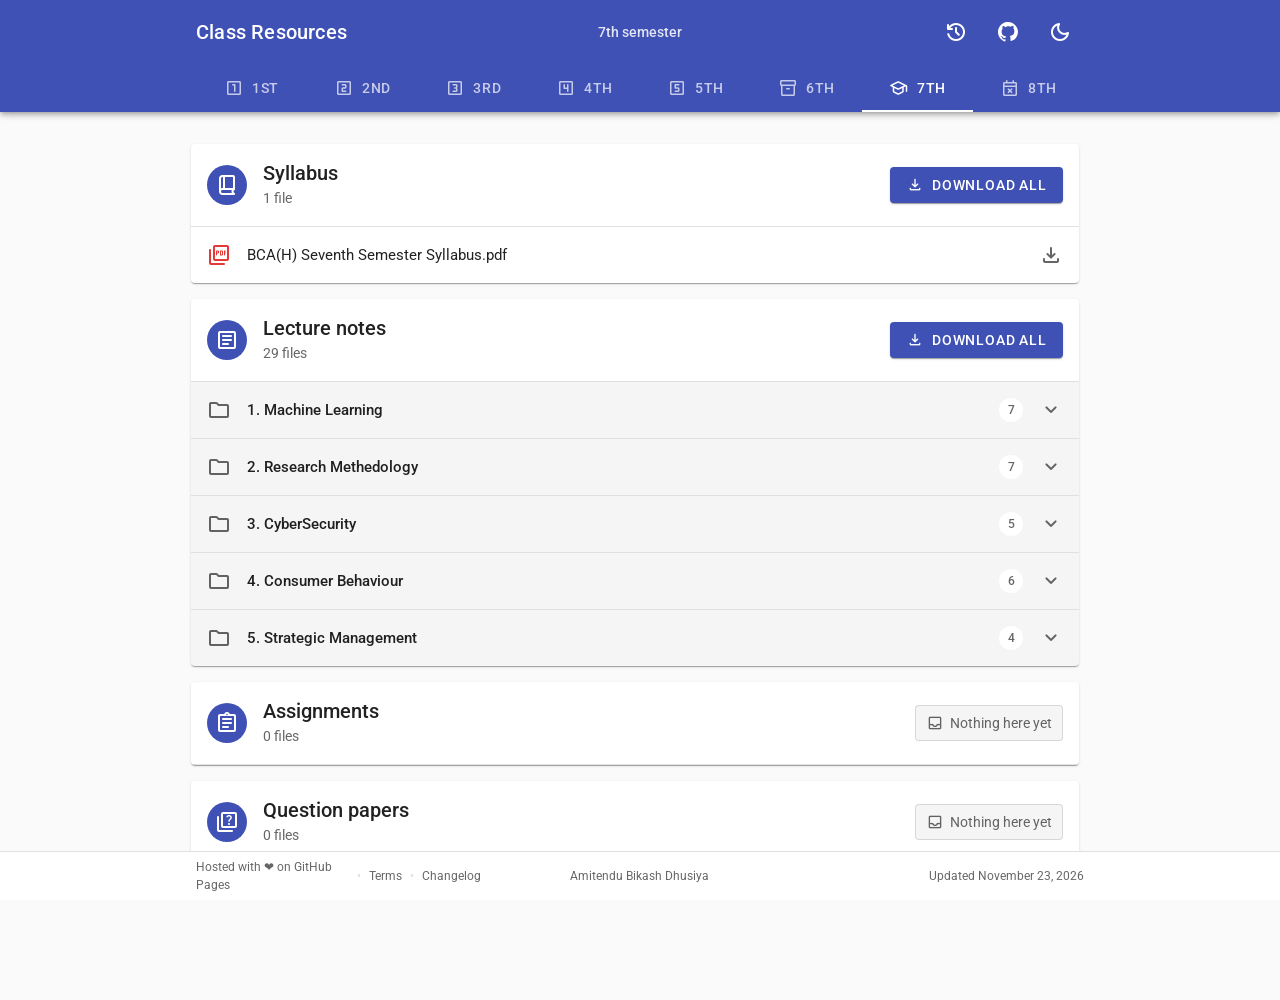
==== index.html @ 39646139 "feat: update changelog with detailed project timeline, UI refresh, and resource additions" ====
<!doctype html>
<html lang="en">
	<head>
		<meta charset="UTF-8" />
		<meta name="viewport" content="width=device-width, initial-scale=1.0" />
		<title>Class Resources</title>

		<link
			rel="apple-touch-icon"
			sizes="180x180"
			href="./favicon_io/apple-touch-icon.png" />
		<link
			rel="icon"
			type="image/png"
			sizes="32x32"
			href="./favicon_io/favicon-32x32.png" />
		<link
			rel="icon"
			type="image/png"
			sizes="16x16"
			href="./favicon_io/favicon-16x16.png" />
		<link rel="manifest" href="favicon_io/site.webmanifest" />

		<link rel="stylesheet" href="style.css?v=2.0" />
		<link rel="preconnect" href="https://fonts.googleapis.com" />
		<link rel="preconnect" href="https://fonts.gstatic.com" crossorigin />
		<link
			href="https://fonts.googleapis.com/css2?family=Roboto:wght@400;500&display=swap"
			rel="stylesheet" />
		<link
			href="https://fonts.googleapis.com/css2?family=Material+Symbols+Rounded:opsz,wght,FILL,GRAD@20..48,400,0,0&display=swap"
			rel="stylesheet" />

		<script src="vendor/jszip.min.js"></script>
		<script src="vendor/file-saver.min.js"></script>

		<script>
			// Set theme before paint to avoid a flash
			(function () {
				const saved = localStorage.getItem("theme");
				const dark = matchMedia("(prefers-color-scheme: dark)").matches;
				document.documentElement.dataset.theme =
					saved === "light" || saved === "dark"
						? saved
						: dark
							? "dark"
							: "light";
			})();
		</script>
	</head>
	<body>
		<header class="app-bar">
			<div class="container">
				<div class="toolbar">
					<div class="titles">
						<h1>Class Resources</h1>
					</div>
					<p class="semester-count" id="subtitle">7th semester</p>
					<div class="toolbar-actions">
						<a
							class="icon-btn"
							href="changelog.html"
							aria-label="Open changelog"
							title="Changelog">
							<span class="icon" aria-hidden="true">history</span>
						</a>
						<a
							class="icon-btn"
							href="https://github.com/ShadowAmitendu/ClassResources"
							target="_blank"
							rel="noopener noreferrer"
							aria-label="Open GitHub repository">
							<span class="github-mark" aria-hidden="true">
								<svg
									viewBox="0 0 24 24"
									width="24"
									height="24"
									fill="currentColor">
									<path
										d="M12 2C6.477 2 2 6.477 2 12c0 4.42 2.865 8.166 6.839 9.489.5.092.682-.217.682-.482 0-.237-.009-.868-.013-1.703-2.782.604-3.369-1.342-3.369-1.342-.454-1.155-1.11-1.462-1.11-1.462-.908-.62.069-.608.069-.608 1.003.07 1.531 1.03 1.531 1.03.892 1.529 2.341 1.088 2.91.832.091-.647.35-1.088.636-1.338-2.22-.253-4.555-1.11-4.555-4.943 0-1.091.39-1.984 1.029-2.683-.103-.253-.446-1.272.098-2.65 0 0 .84-.269 2.75 1.025A9.564 9.564 0 0 1 12 6.344c.85.004 1.705.115 2.504.337 1.909-1.294 2.747-1.025 2.747-1.025.546 1.378.202 2.397.1 2.65.64.699 1.028 1.592 1.028 2.683 0 3.842-2.339 4.687-4.566 4.935.359.309.678.919.678 1.852 0 1.338-.012 2.419-.012 2.747 0 .268.18.579.688.481A10.001 10.001 0 0 0 22 12c0-5.523-4.477-10-10-10Z" />
								</svg>
							</span>
						</a>
						<button
							id="theme-toggle"
							class="icon-btn"
							aria-label="Toggle theme">
							<span class="icon">dark_mode</span>
						</button>
					</div>
				</div>

				<div class="tabs" role="tablist" aria-label="Semester">
					<button
						class="tab"
						data-sem="1st"
						role="tab"
						aria-selected="false"
						aria-controls="main-content">
						<span class="icon">looks_one</span><span>1st</span>
					</button>
					<button
						class="tab"
						data-sem="2nd"
						role="tab"
						aria-selected="false"
						aria-controls="main-content">
						<span class="icon">looks_two</span><span>2nd</span>
					</button>
					<button
						class="tab"
						data-sem="3rd"
						role="tab"
						aria-selected="false"
						aria-controls="main-content">
						<span class="icon">looks_3</span><span>3rd</span>
					</button>
					<button
						class="tab"
						data-sem="4th"
						role="tab"
						aria-selected="false"
						aria-controls="main-content">
						<span class="icon">looks_4</span><span>4th</span>
					</button>
					<button
						class="tab"
						data-sem="5th"
						role="tab"
						aria-selected="false"
						aria-controls="main-content">
						<span class="icon">looks_5</span><span>5th</span>
					</button>
					<button
						class="tab"
						data-sem="6th"
						role="tab"
						aria-selected="false"
						aria-controls="main-content">
						<span class="icon">inventory_2</span><span>6th</span>
					</button>
					<button
						class="tab active"
						data-sem="7th"
						role="tab"
						aria-selected="true"
						aria-controls="main-content">
						<span class="icon">school</span><span>7th</span>
					</button>
					<button
						class="tab"
						data-sem="8th"
						role="tab"
						aria-selected="false"
						aria-controls="main-content">
						<span class="icon">event_busy</span><span>8th</span>
					</button>
				</div>
				<div class="mobile-semester">
					<label for="semester-select">Semester</label>
					<select id="semester-select" aria-label="Select semester">
						<option value="1st">1st Semester</option>
						<option value="2nd">2nd Semester</option>
						<option value="3rd">3rd Semester</option>
						<option value="4th">4th Semester</option>
						<option value="5th">5th Semester</option>
						<option value="6th">6th Semester</option>
						<option value="7th" selected>7th Semester</option>
						<option value="8th">8th Semester</option>
					</select>
				</div>
			</div>
		</header>

		<main
			class="container"
			id="main-content"
			role="tabpanel"
			aria-live="polite"></main>

		<footer>
			<div class="container">
				<div class="footer-meta">
					<span class="footer-hosted">Hosted with ❤️ on GitHub Pages</span>
					<span class="footer-sep">•</span>
					<a class="footer-link" href="terms.html">Terms</a>
					<span class="footer-sep">•</span>
					<a class="footer-link" href="changelog.html">Changelog</a>
				</div>
				<a
					class="footer-author"
					href="https://amitendu.me"
					target="_blank"
					rel="noopener noreferrer">
					Amitendu Bikash Dhusiya
				</a>
				<span class="footer-updated" id="updated"></span>
			</div>
		</footer>

		<div class="snackbar" id="snackbar" role="status"></div>

		<script>
			const SECTIONS = [
				{ id: "syllabus", title: "Syllabus", icon: "book_2" },
				{ id: "notes", title: "Lecture notes", icon: "article" },
				{ id: "assignments", title: "Assignments", icon: "assignment" },
				{ id: "question-papers", title: "Question papers", icon: "quiz" },
			];
			const FILES = Object.fromEntries(
				["1st", "2nd", "3rd", "4th", "5th", "6th", "7th", "8th"].map(
					(semester) => [semester, `bca/data/${semester}.json`],
				),
			);
			const EXT_ICONS = {
				pdf: "picture_as_pdf",
				doc: "description",
				docx: "description",
				xls: "table_view",
				xlsx: "table_view",
				ppt: "slideshow",
				pptx: "slideshow",
				zip: "archive",
				rar: "archive",
				"7z": "archive",
				jpg: "image",
				jpeg: "image",
				png: "image",
				gif: "image",
				html: "code",
				css: "code",
				js: "code",
				py: "code",
				java: "code",
				c: "code",
				cpp: "code",
			};

			let currentSem = "7th";
			const $ = (id) => document.getElementById(id);
			const main = $("main-content");

			const icon = (name, cls = "") =>
				`<span class="icon ${cls}" aria-hidden="true">${name}</span>`;
			const esc = (s) =>
				String(s).replace(/[&<>"']/g, (c) => `&#${c.charCodeAt(0)};`);
			const iconFor = (name) =>
				EXT_ICONS[name.split(".").pop().toLowerCase()] || "draft";
			const flatten = (items) =>
				items.flatMap((i) =>
					i.type === "file" ? [i] : i.type === "dir" ? flatten(i.children) : [],
				);

			function toast(msg) {
				const el = $("snackbar");
				el.textContent = msg;
				el.classList.add("show");
				clearTimeout(toast.t);
				toast.t = setTimeout(() => el.classList.remove("show"), 3000);
			}

			/* ---------- Rendering ---------- */
			function renderItems(items) {
				return items
					.map((item) => {
						if (item.type === "file") {
							const ext = iconFor(item.name);
							const safeUrl = esc(item.url);
							return `<li><a class="row" href="${safeUrl}" target="_blank" rel="noopener noreferrer">
						${icon(ext, "file-icon " + ext)}<span class="name">${esc(item.name)}</span>${icon("download", "muted")}
					</a></li>`;
						}
						if (item.type === "dir") {
							return `<li class="folder">
						<button class="row folder-btn" aria-expanded="false">
							${icon("folder", "muted folder-icon")}<span class="name">${esc(item.name)}</span>
							<span class="badge">${flatten(item.children).length}</span>${icon("expand_more", "muted chevron")}
						</button>
						<div class="collapse"><ul>${renderItems(item.children)}</ul></div>
					</li>`;
						}
						return "";
					})
					.join("");
			}

			function renderSection(s, items) {
				const count = flatten(items).length;
				return `<section class="card${count ? "" : " empty-card"}" data-section="${s.id}">
				<div class="card-head">
					<span class="avatar">${icon(s.icon)}</span>
					<div class="grow"><h2>${s.title}</h2><span class="muted-text">${count} file${count === 1 ? "" : "s"}</span></div>
					${
						count
							? `<button class="btn download" data-id="${s.id}">${icon("download")}<span class="hide-sm">Download all</span></button>`
							: `<span class="empty-status">${icon("inbox", "empty-status-icon")}<span>Nothing here yet</span></span>`
					}
				</div>
				${count || items.length ? `<ul class="list">${renderItems(items)}</ul>` : ""}
			</section>`;
			}

			function renderNoticeBanner(sem, totalFiles) {
				if (sem === "8th") {
					return `<div class="card notice-banner notice-warning">
					<span class="notice-icon">${icon("event_busy")}</span>
					<div class="notice-body">
						<h3>8th Semester Syllabus Not Available</h3>
						<p>No syllabus has been given or announced by the university yet, so there is no way to curate or add 8th-semester resources at this time. Study materials will be added as soon as the official syllabus is published.</p>
						<div class="notice-actions">
							<a href="https://github.com/ShadowAmitendu/ClassResources/issues/new?template=resource-submission.yml" target="_blank" rel="noopener noreferrer" class="btn btn-outlined">
								${icon("notifications")} Got syllabus updates? Let us know
							</a>
						</div>
					</div>
				</div>`;
				}
				if (totalFiles === 0) {
					return `<div class="card notice-banner notice-info">
					<span class="notice-icon">${icon("construction")}</span>
					<div class="notice-body">
						<h3>Resources in Preparation</h3>
						<p>Content for ${sem} semester is going to be added later as files are collected, but without any guarantee of availability or specific timeline. Student contributions are always welcome!</p>
						<div class="notice-actions">
							<a href="https://github.com/ShadowAmitendu/ClassResources/issues/new?template=resource-submission.yml" target="_blank" rel="noopener noreferrer" class="btn btn-outlined">
								${icon("upload_file")} Contribute resources
							</a>
						</div>
					</div>
				</div>`;
				}
				return "";
			}

			async function load(sem) {
				main.innerHTML = SECTIONS.map(
					() => `<div class="card skeleton"></div>`,
				).join("");
				try {
					const res = await fetch(`${FILES[sem]}?t=${Date.now()}`);
					if (!res.ok) {
						main.innerHTML = renderNoticeBanner(sem, 0);
						$("updated").textContent = "";
						return;
					}
					const data = await res.json();
					const totalFiles = SECTIONS.reduce(
						(acc, s) => acc + flatten(data[s.id] || []).length,
						0,
					);

					$("updated").textContent = data.metadata?.lastUpdated
						? `Updated ${data.metadata.lastUpdated}`
						: "";
					main.innerHTML =
						SECTIONS.map((s) => renderSection(s, data[s.id] || [])).join("") +
						renderNoticeBanner(sem, totalFiles);
					main._data = data;
				} catch (e) {
					console.error(e);
					main.innerHTML = `<div class="card error">${icon("warning")}<h3>Error loading files</h3>
					<p>Make sure you ran <b>generate.py</b> before uploading.</p></div>`;
				}
			}

			/* ---------- Events (delegated) ---------- */
			main.addEventListener("click", (e) => {
				const folder = e.target.closest(".folder-btn");
				if (folder) {
					const li = folder.parentElement;
					const open = li.classList.toggle("open");
					folder.setAttribute("aria-expanded", open);
					folder.querySelector(".folder-icon").textContent = open
						? "folder_open"
						: "folder";
					return;
				}
				const dl = e.target.closest(".download");
				if (dl) downloadAll(dl);
			});

			document.querySelector(".tabs").addEventListener("click", (e) => {
				const tab = e.target.closest(".tab");
				if (!tab || tab.dataset.sem === currentSem) return;
				currentSem = tab.dataset.sem;
				document.querySelectorAll(".tab").forEach((t) => {
					const on = t === tab;
					t.classList.toggle("active", on);
					t.setAttribute("aria-selected", on);
				});
				$("subtitle").textContent = `${currentSem} semester`;
				load(currentSem);
			});

			document
				.querySelector("#semester-select")
				.addEventListener("change", (e) => {
					currentSem = e.target.value;
					document.querySelectorAll(".tab").forEach((tab) => {
						const active = tab.dataset.sem === currentSem;
						tab.classList.toggle("active", active);
						tab.setAttribute("aria-selected", active);
					});
					$("subtitle").textContent = `${currentSem} semester`;
					load(currentSem);
				});

			/* ---------- Bulk download ---------- */
			async function downloadAll(btn) {
				const id = btn.dataset.id;
				const files = flatten(main._data[id] || []);
				if (!files.length) return toast("Nothing to download");

				const original = btn.innerHTML;
				btn.disabled = true;
				btn.innerHTML = `${icon("sync", "spin")}<span class="hide-sm">Zipping…</span>`;
				try {
					const zip = new JSZip();
					await Promise.all(
						files.map(async (f) => {
							try {
								const blob = await (await fetch(f.path)).blob();
								const parts = f.path.split("/");
								const semesterIndex = parts.indexOf("semesters");
								if (semesterIndex < 0) throw new Error("Invalid resource path");
								const archivePath = parts.slice(semesterIndex + 2).join("/");
								if (!archivePath) throw new Error("Invalid archive path");
								zip.file(archivePath, blob);
							} catch {
								console.error("Skipped:", f.name);
							}
						}),
					);
					saveAs(
						await zip.generateAsync({ type: "blob" }),
						`${id}_${currentSem}_sem.zip`,
					);
					toast("Download ready");
				} catch (e) {
					console.error(e);
					toast("Error zipping files");
				}
				btn.innerHTML = original;
				btn.disabled = false;
			}

			/* ---------- Theme ---------- */
			const themeBtn = $("theme-toggle");
			const syncThemeIcon = () => {
				themeBtn.firstElementChild.textContent =
					document.documentElement.dataset.theme === "dark"
						? "light_mode"
						: "dark_mode";
			};
			function setTheme(next) {
				document.documentElement.dataset.theme = next;
				localStorage.setItem("theme", next);
				syncThemeIcon();
			}
			themeBtn.addEventListener("click", () => {
				const next =
					document.documentElement.dataset.theme === "dark" ? "light" : "dark";
				const reduce = matchMedia("(prefers-reduced-motion: reduce)").matches;
				if (!document.startViewTransition || reduce) return setTheme(next);

				// Circle expands from the toggle button
				const r = themeBtn.getBoundingClientRect();
				const x = r.left + r.width / 2,
					y = r.top + r.height / 2;
				const radius = Math.hypot(
					Math.max(x, innerWidth - x),
					Math.max(y, innerHeight - y),
				);

				document
					.startViewTransition(() => setTheme(next))
					.ready.then(() =>
						document.documentElement.animate(
							{
								clipPath: [
									`circle(0 at ${x}px ${y}px)`,
									`circle(${radius}px at ${x}px ${y}px)`,
								],
							},
							{
								duration: 300,
								easing: "cubic-bezier(.4, 0, .2, 1)",
								pseudoElement: "::view-transition-new(root)",
							},
						),
					);
			});
			syncThemeIcon();
			load(currentSem);
		</script>
	</body>
</html>
---- style.css ----
/* Material Design 2 — simple, responsive */
:root {
	--bg: #fafafa;
	--surface: #fff;
	--hover: rgba(0, 0, 0, 0.04);
	--text: rgba(0, 0, 0, 0.87);
	--text-2: rgba(0, 0, 0, 0.6);
	--divider: rgba(0, 0, 0, 0.12);
	--primary: #3f51b5;
	--on-primary: #fff;
	--primary-tint: rgba(63, 81, 181, 0.12);
	--bar-bg: #3f51b5;
	--bar-fg: #fff;
	--bar-accent: #fff;
	--bar-hover: rgba(255, 255, 255, 0.16);
	--error: #b00020;
	--shadow-1:
		0 2px 1px -1px rgba(0, 0, 0, 0.2), 0 1px 1px rgba(0, 0, 0, 0.14),
		0 1px 3px rgba(0, 0, 0, 0.12);
	--shadow-4:
		0 2px 4px -1px rgba(0, 0, 0, 0.2), 0 4px 5px rgba(0, 0, 0, 0.14),
		0 1px 10px rgba(0, 0, 0, 0.12);
	--radius: 4px;
	--md2-duration-short: 100ms;
	--md2-duration-icon: 150ms;
	--md2-duration-small: 225ms;
	--md2-duration-medium: 300ms;
	--md2-easing-standard: cubic-bezier(0.4, 0, 0.2, 1);
	--md2-easing-decelerate: cubic-bezier(0, 0, 0.2, 1);
	--md2-easing-accelerate: cubic-bezier(0.4, 0, 1, 1);
	--md2-easing-sharp: cubic-bezier(0.4, 0, 0.6, 1);
}

[data-theme="dark"] {
	--bg: #121212;
	--surface: #1e1e1e;
	--hover: rgba(255, 255, 255, 0.06);
	--text: rgba(255, 255, 255, 0.87);
	--text-2: rgba(255, 255, 255, 0.6);
	--divider: rgba(255, 255, 255, 0.12);
	--primary: #9fa8da;
	--on-primary: #121212;
	--primary-tint: rgba(159, 168, 218, 0.16);
	--bar-bg: #272727;
	/* MD2 dark: surface + 4dp elevation overlay */
	--bar-fg: rgba(255, 255, 255, 0.87);
	--bar-accent: #9fa8da;
	--bar-hover: rgba(255, 255, 255, 0.08);
	--error: #cf6679;
}

* {
	box-sizing: border-box;
	margin: 0;
	padding: 0;
}

html {
	color-scheme: light dark;
	overflow-y: scroll;
	scrollbar-gutter: stable;
	scrollbar-width: thin;
	scrollbar-color: var(--text-2) var(--bg);
}

html::-webkit-scrollbar {
	width: 10px;
}

html::-webkit-scrollbar-track {
	background: var(--bg);
}

html::-webkit-scrollbar-thumb {
	background: var(--text-2);
	border: 2px solid var(--bg);
	border-radius: 5px;
}

[data-theme="light"] {
	color-scheme: light;
}

[data-theme="dark"] {
	color-scheme: dark;
}

body {
	min-height: 100vh;
	display: flex;
	flex-direction: column;
	padding-bottom: 48px;
	background: var(--bg);
	color: var(--text);
	font:
		400 1rem/1.5 "Roboto",
		system-ui,
		sans-serif;
	-webkit-font-smoothing: antialiased;
	transition:
		background-color var(--md2-duration-medium) var(--md2-easing-decelerate),
		color var(--md2-duration-medium) var(--md2-easing-decelerate);
}



button {
	font: inherit;
	color: inherit;
	background: none;
	border: 0;
	cursor: pointer;
}

ul {
	list-style: none;
}

:focus-visible {
	outline: 2px solid var(--primary);
	outline-offset: -2px;
}

.container {
	width: 100%;
	max-width: 840px;
	margin: 0 auto;
	padding: 0 16px;
}

/* Icons */
.icon {
	font-family: "Material Symbols Rounded";
	font-size: 24px;
	font-weight: normal;
	line-height: 1;
	letter-spacing: normal;
	text-transform: none;
	white-space: nowrap;
	direction: ltr;
	display: inline-flex;
	flex: none;
	user-select: none;
	font-feature-settings: "liga";
}

.spin {
	animation: spin 1s var(--md2-easing-standard) infinite;
}

@keyframes spin {
	to {
		transform: rotate(360deg);
	}
}

/* ---------- App bar ---------- */
.app-bar {
	position: fixed;
	top: 0;
	left: 0;
	width: 100%;
	z-index: 10;
	background: var(--bar-bg);
	color: var(--bar-fg);
	box-shadow: var(--shadow-4);
	transition: background-color var(--md2-duration-medium) var(--md2-easing-decelerate);
}

.toolbar {
	position: relative;
	display: flex;
	align-items: center;
	gap: 16px;
	min-height: 64px;
}

.toolbar-actions {
	display: flex;
	align-items: center;
	gap: 4px;
	margin-left: auto;
}

.logo {
	font-size: 28px;
	color: var(--bar-accent);
}

.titles {
	flex: 1;
	min-width: 0;
}

.titles h1 {
	font-size: 1.25rem;
	font-weight: 500;
	line-height: 1.3;
	letter-spacing: 0.01em;
}

.semester-count {
	position: absolute;
	left: 50%;
	transform: translateX(-50%);
	font-size: 0.875rem;
	font-weight: 500;
	white-space: nowrap;
	opacity: 0.85;
}

.icon-btn {
	display: grid;
	place-items: center;
	width: 48px;
	height: 48px;
	border-radius: 50%;
	color: var(--bar-fg);
	text-decoration: none;
	transition:
		background-color var(--md2-duration-icon) var(--md2-easing-standard),
		transform var(--md2-duration-short) var(--md2-easing-standard);
}

.icon-btn:hover,
.icon-btn:focus-visible {
	background: var(--bar-hover);
}

.github-mark {
	display: grid;
	width: 24px;
	height: 24px;
	place-items: center;
	color: inherit;
}

/* Tabs */
.tabs {
	display: flex;
	overflow-x: auto;
	scrollbar-width: none;
}

.tabs::-webkit-scrollbar {
	display: none;
}

.mobile-semester {
	display: none;
}

.tab {
	position: relative;
	flex: 1;
	display: flex;
	align-items: center;
	justify-content: center;
	gap: 8px;
	min-width: 0;
	min-height: 48px;
	padding: 0 12px;
	font-size: 0.875rem;
	font-weight: 500;
	letter-spacing: 0.06em;
	text-transform: uppercase;
	white-space: nowrap;
	opacity: 0.7;
	transition:
		opacity var(--md2-duration-icon) var(--md2-easing-standard),
		background-color var(--md2-duration-icon) var(--md2-easing-standard);
}

.tab .icon {
	font-size: 20px;
}

.tab:hover {
	background: var(--bar-hover);
	opacity: 1;
}

.tab.active {
	color: var(--bar-accent);
}

.tab.active {
	opacity: 1;
}

.tab::after {
	content: "";
	position: absolute;
	left: 0;
	right: 0;
	bottom: 0;
	height: 2px;
	background: var(--bar-accent);
	transform: scaleX(0);
	transition: transform var(--md2-duration-small) var(--md2-easing-decelerate);
}

.tab.active::after {
	transform: scaleX(1);
}

/* ---------- Content ---------- */
main {
	flex: 1;
	padding-bottom: 72px !important;
}

#main-content {
	margin-top: 144px;
}

.card {
	margin-bottom: 16px;
	overflow: hidden;
	background: var(--surface);
	border-radius: var(--radius);
	box-shadow: var(--shadow-1);
	animation: fade var(--md2-duration-medium) var(--md2-easing-decelerate) both;
}

.semester-placeholder {
	display: flex;
	align-items: flex-start;
	gap: 16px;
	padding: 24px;
}

.semester-placeholder h3 {
	margin-bottom: 4px;
	font-size: 1.125rem;
	font-weight: 500;
}

.semester-placeholder p {
	max-width: 560px;
	color: var(--text-2);
	font-size: 0.875rem;
}

.placeholder-icon {
	flex: 0 0 auto;
	color: var(--primary);
	font-size: 32px;
}

.changelog-main {
	margin-top: 144px;
	padding-bottom: 72px;
}

.changelog-header {
	margin-bottom: 16px;
}

.changelog-header h1 {
	font-size: 1.5rem;
	font-weight: 500;
}

.changelog-header p {
	margin-top: 4px;
	color: var(--text-2);
}

.changelog-list {
	display: grid;
	gap: 16px;
}

.changelog-entry {
	padding: 20px;
	border-radius: var(--radius);
	background: var(--surface);
	box-shadow: var(--shadow-1);
	animation: fade var(--md2-duration-medium) var(--md2-easing-decelerate) both;
}

.changelog-entry-head {
	display: flex;
	align-items: flex-start;
	justify-content: space-between;
	gap: 16px;
	margin-bottom: 10px;
}

.changelog-entry h2 {
	font-size: 1.125rem;
	font-weight: 500;
}

.changelog-date {
	flex: none;
	color: var(--text-2);
	font-size: 0.8125rem;
}

.changelog-entry ul {
	display: grid;
	gap: 6px;
	padding-left: 20px;
	list-style: disc;
	color: var(--text-2);
}

@keyframes fade {
	from {
		opacity: 0;
		transform: translateY(6px);
	}
}

.card-head {
	display: flex;
	align-items: center;
	gap: 16px;
	padding: 16px;
	border-bottom: 1px solid var(--divider);
}

.avatar {
	display: grid;
	place-items: center;
	width: 40px;
	height: 40px;
	border-radius: 50%;
	background: var(--primary);
	color: var(--on-primary);
}

.grow {
	flex: 1;
	min-width: 0;
}

.card-head h2 {
	font-size: 1.25rem;
	font-weight: 500;
	line-height: 1.3;
}

.muted-text {
	font-size: 0.875rem;
	color: var(--text-2);
}

.empty-status {
	display: inline-flex;
	flex: none;
	align-items: center;
	gap: 6px;
	min-height: 36px;
	padding: 0 10px;
	border: 1px solid var(--divider);
	border-radius: var(--radius);
	background: var(--hover);
	color: var(--text-2);
	font-size: 0.875rem;
	white-space: nowrap;
}

.empty-status-icon {
	font-size: 18px;
}

.btn {
	display: inline-flex;
	align-items: center;
	gap: 8px;
	min-height: 36px;
	padding: 0 16px;
	border-radius: var(--radius);
	background: var(--primary);
	color: var(--on-primary);
	font-size: 0.875rem;
	font-weight: 500;
	letter-spacing: 0.06em;
	text-transform: uppercase;
	box-shadow: var(--shadow-1);
	transition:
		background-color var(--md2-duration-icon) var(--md2-easing-standard),
		box-shadow var(--md2-duration-icon) var(--md2-easing-standard),
		transform var(--md2-duration-short) var(--md2-easing-standard);
}

.btn .icon {
	font-size: 18px;
}

.btn:hover,
.btn:focus-visible {
	background: var(--primary);
	box-shadow: var(--shadow-4);
}

.btn:active {
	box-shadow: var(--shadow-1);
	transform: translateY(1px);
}

.btn:disabled {
	opacity: 0.6;
	cursor: progress;
}

/* ---------- Lists ---------- */
.row {
	display: flex;
	align-items: center;
	gap: 16px;
	width: 100%;
	min-height: 56px;
	padding: 8px 16px;
	color: inherit;
	text-decoration: none;
	text-align: left;
	transition: background-color var(--md2-duration-icon) var(--md2-easing-standard);
}

.row:hover,
.row:focus-visible {
	background: var(--hover);
}

.name {
	flex: 1;
	min-width: 0;
	overflow: hidden;
	text-overflow: ellipsis;
	white-space: nowrap;
	font-size: 0.9375rem;
}

.muted {
	color: var(--text-2);
}

.row:hover .muted {
	color: var(--primary);
}

.list>li+li,
.collapse li+li {
	border-top: 1px solid var(--divider);
}

.file-icon.picture_as_pdf {
	color: #e53935;
}

.file-icon.description {
	color: #1e88e5;
}

.file-icon.table_view {
	color: #43a047;
}

.file-icon.slideshow {
	color: #fb8c00;
}

.file-icon.archive {
	color: #f9a825;
}

.file-icon.image {
	color: #8e24aa;
}

.file-icon.code {
	color: #00897b;
}

.file-icon.draft {
	color: var(--text-2);
}

/* Folders */
.folder-btn {
	font-weight: 500;
	background: var(--hover);
}

.folder-btn:hover {
	background: var(--divider);
}

.badge {
	min-width: 24px;
	padding: 0 8px;
	border-radius: 12px;
	background: var(--surface);
	color: var(--text-2);
	font-size: 0.75rem;
	line-height: 24px;
	text-align: center;
}

.chevron {
	transition: transform var(--md2-duration-small) var(--md2-easing-decelerate);
}

.folder.open>.folder-btn .chevron {
	transform: rotate(180deg);
}

.folder.open>.folder-btn .folder-icon {
	color: var(--primary);
}

.collapse {
	display: grid;
	grid-template-rows: 0fr;
	transition: grid-template-rows var(--md2-duration-small) var(--md2-easing-decelerate);
}

.collapse>ul {
	min-height: 0;
	overflow: hidden;
	border-top: 0;
}

.folder.open>.collapse {
	grid-template-rows: 1fr;
}

.collapse .row {
	padding-left: 40px;
}

.collapse .collapse .row {
	padding-left: 64px;
}

/* ---------- States ---------- */
.empty {
	padding: 32px 16px;
	text-align: center;
	color: var(--text-2);
	font-size: 0.875rem;
}

.error {
	padding: 40px 16px;
	text-align: center;
	color: var(--error);
}

.error .icon {
	font-size: 40px;
}

.error h3 {
	margin: 8px 0 4px;
	font-size: 1.25rem;
	font-weight: 500;
	color: var(--text);
}

.error p {
	color: var(--text-2);
	font-size: 0.875rem;
}

.skeleton {
	height: 140px;
	background: linear-gradient(90deg,
			var(--surface) 25%,
			var(--hover) 50%,
			var(--surface) 75%) 0 0 / 200% 100%;
	animation: shimmer var(--md2-duration-medium) var(--md2-easing-standard) infinite;
}

@keyframes shimmer {
	to {
		background-position: -200% 0;
	}
}

/* ---------- Notice Banners ---------- */
.notice-banner {
	display: flex;
	align-items: flex-start;
	gap: 16px;
	padding: 20px 24px;
	margin-top: 16px;
	border-left: 4px solid var(--primary);
	background: var(--surface);
}

.notice-banner.notice-warning {
	border-left-color: #f57c00;
}

.notice-banner.notice-info {
	border-left-color: var(--primary);
}

.notice-icon {
	flex: 0 0 auto;
	font-size: 32px;
	line-height: 1;
	color: var(--primary);
}

.notice-warning .notice-icon {
	color: #f57c00;
}

.notice-body h3 {
	margin-bottom: 6px;
	font-size: 1.0625rem;
	font-weight: 500;
	color: var(--text);
}

.notice-body p {
	color: var(--text-2);
	font-size: 0.875rem;
	line-height: 1.6;
}

.notice-actions {
	margin-top: 14px;
	display: flex;
	flex-wrap: wrap;
	gap: 8px;
}

.btn-outlined {
	border: 1px solid var(--divider);
	background: transparent;
	color: var(--primary);
	text-decoration: none;
	font-weight: 500;
	padding: 0 16px;
	border-radius: var(--radius);
	display: inline-flex;
	align-items: center;
	gap: 8px;
	min-height: 36px;
	font-size: 0.8125rem;
	transition: background-color var(--md2-duration-icon) var(--md2-easing-standard),
		border-color var(--md2-duration-icon) var(--md2-easing-standard);
}

.btn-outlined:hover,
.btn-outlined:focus-visible {
	background: var(--primary-tint);
	border-color: var(--primary);
}

.footer-meta {
	display: flex;
	align-items: center;
	gap: 8px;
	flex: 1;
}

.footer-sep {
	color: var(--divider);
	user-select: none;
}

.footer-link {
	color: var(--text-2);
	text-decoration: none;
	transition: color var(--md2-duration-icon) var(--md2-easing-standard);
}

.footer-link:hover,
.footer-link:focus-visible {
	color: var(--primary);
	text-decoration: underline;
}

/* ---------- Footer ---------- */
footer {
	position: fixed;
	bottom: 0;
	left: 0;
	z-index: 20;
	width: 100%;
	border-top: 1px solid var(--divider);
	background: var(--surface);
}

footer .container {
	display: flex;
	align-items: center;
	gap: 16px;
	min-height: 48px;
	font-size: 0.75rem;
	color: var(--text-2);
}

.footer-hosted,
.footer-author,
.footer-updated {
	flex: 1;
}

.footer-hosted {
	text-align: left;
}

.footer-author {
	text-align: center;
}

.footer-updated {
	text-align: right;
}

.footer-author {
	color: inherit;
	text-decoration: none;
}

.footer-author:hover,
.footer-author:focus-visible {
	color: var(--primary);
	text-decoration: underline;
	text-underline-offset: 3px;
}

/* ---------- Radial theme transition ---------- */
::view-transition-old(root),
::view-transition-new(root) {
	animation: none;
	mix-blend-mode: normal;
}

::view-transition-old(root) {
	z-index: 1;
}

::view-transition-new(root) {
	z-index: 2;
}

/* ---------- Snackbar ---------- */
.snackbar {
	position: fixed;
	left: 50%;
	bottom: 24px;
	z-index: 20;
	max-width: calc(100% - 32px);
	padding: 14px 16px;
	border-radius: var(--radius);
	background: #323232;
	color: #fff;
	font-size: 0.875rem;
	box-shadow: var(--shadow-4);
	opacity: 0;
	transform: translate(-50%, 16px);
	pointer-events: none;
	transition:
		opacity var(--md2-duration-icon) var(--md2-easing-decelerate),
		transform var(--md2-duration-small) var(--md2-easing-decelerate);
}

.snackbar.show {
	opacity: 1;
	transform: translate(-50%, 0);
}

/* ---------- Responsive ---------- */
@media (max-width: 600px) {
	.hide-sm {
		display: none;
	}

	.container {
		padding: 0 8px;
	}

	.toolbar {
		min-height: 56px;
		gap: 12px;
		padding: 0 8px;
	}

	.semester-count {
		display: none;
	}

	.tab {
		letter-spacing: 0.04em;
		padding: 0 8px;
	}

	.tabs {
		display: none;
	}

	.mobile-semester {
		display: flex;
		align-items: center;
		justify-content: space-between;
		gap: 12px;
		min-height: 48px;
		padding: 6px 8px 8px;
		border-top: 1px solid var(--bar-hover);
	}

	.mobile-semester label {
		font-size: 0.875rem;
		font-weight: 500;
		white-space: nowrap;
	}

	.mobile-semester select {
		min-width: 160px;
		min-height: 40px;
		padding: 0 36px 0 12px;
		border: 1px solid var(--bar-hover);
		border-radius: var(--radius);
		background: var(--bar-bg);
		color: var(--bar-fg);
		font: inherit;
	}

	#main-content {
		margin-top: 124px;
	}

	.changelog-main {
		margin-top: 124px;
	}

	.changelog-entry {
		padding: 16px;
	}

	.changelog-entry-head {
		display: grid;
		gap: 4px;
	}

	.card {
		margin-bottom: 12px;
	}

	.card-head {
		padding: 12px;
		gap: 12px;
	}

	.empty-card .card-head {
		gap: 8px;
	}

	.empty-status {
		min-height: 32px;
		padding: 0 8px;
		font-size: 0.8125rem;
	}

	.btn {
		min-width: 40px;
		padding: 0 8px;
		justify-content: center;
	}

	.row {
		padding: 8px 12px;
		gap: 12px;
	}

	.collapse .row {
		padding-left: 28px;
	}

	.collapse .collapse .row {
		padding-left: 44px;
	}

	footer .container {
		display: grid;
		grid-template-columns: minmax(0, 1fr) minmax(0, 1fr) auto;
		gap: 8px;
		min-height: 48px;
		padding: 6px 8px;
	}

	.footer-meta {
		display: flex;
		align-items: center;
		gap: 6px;
		overflow: hidden;
		white-space: nowrap;
	}

	.footer-hosted {
		display: none;
	}

	.footer-author {
		display: block;
		min-width: 0;
		overflow: hidden;
		text-align: center;
		text-overflow: ellipsis;
		white-space: nowrap;
	}

	.footer-updated {
		max-width: 52%;
		overflow: hidden;
		text-align: right;
		text-overflow: ellipsis;
		white-space: nowrap;
	}
}

@media (min-width: 1200px) {
	.container {
		max-width: 920px;
	}
}

@media (prefers-reduced-motion: reduce) {

	*,
	*::before,
	*::after {
		animation: none !important;
		transition-duration: 0.01ms !important;
	}
}
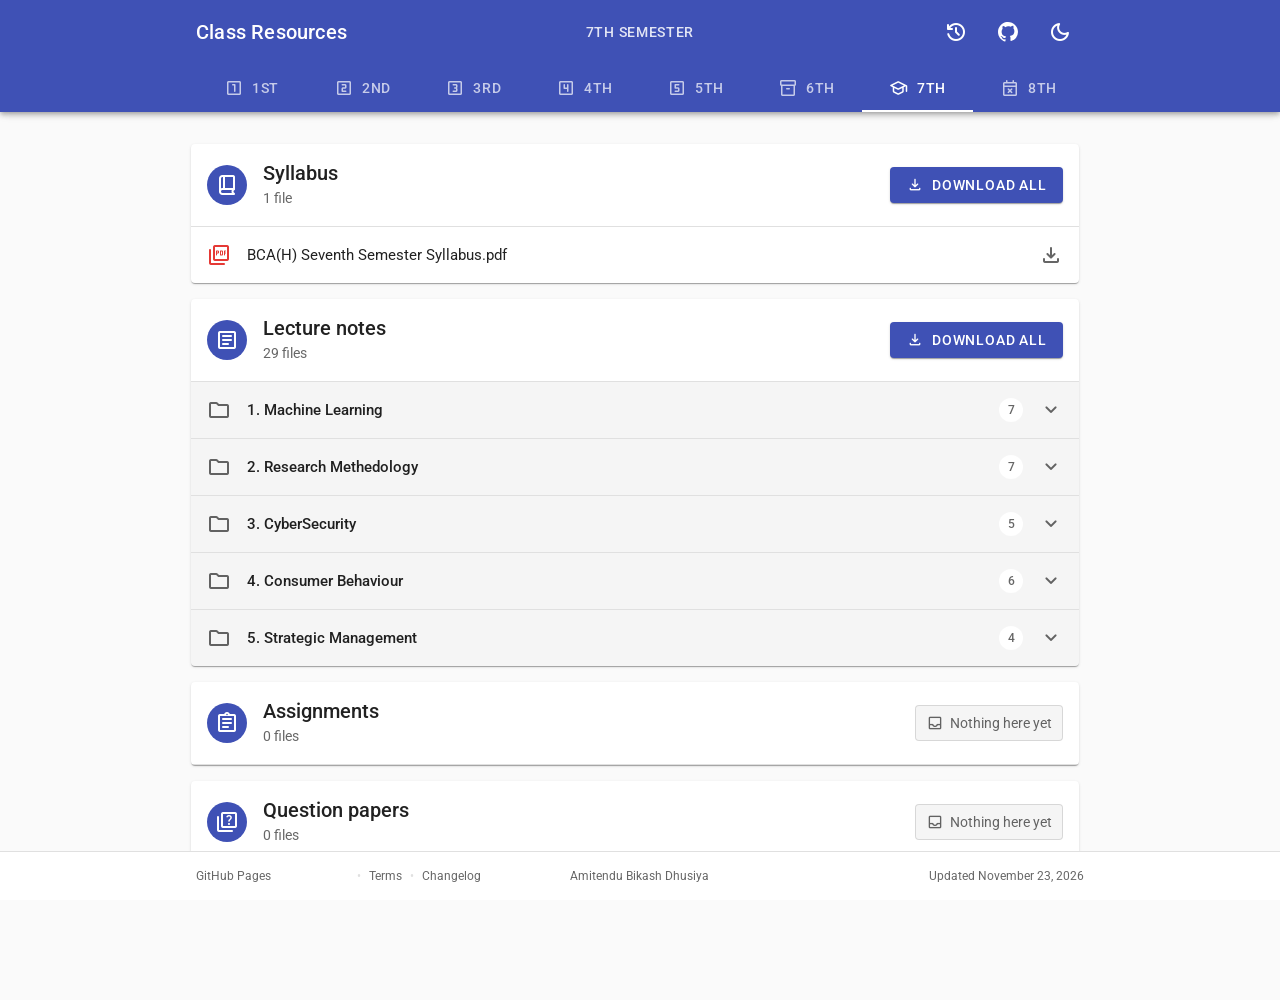
==== commit b7a7490d: "refactor: improve theme transition animation and uppercase semester labels" ====
--- a/index.html
+++ b/index.html
@@ -21,7 +21,7 @@
 			href="./favicon_io/favicon-16x16.png" />
 		<link rel="manifest" href="favicon_io/site.webmanifest" />
 
-		<link rel="stylesheet" href="style.css?v=2.0" />
+		<link rel="stylesheet" href="style.css?v=2.1" />
 		<link rel="preconnect" href="https://fonts.googleapis.com" />
 		<link rel="preconnect" href="https://fonts.gstatic.com" crossorigin />
 		<link
@@ -55,7 +55,7 @@
 					<div class="titles">
 						<h1>Class Resources</h1>
 					</div>
-					<p class="semester-count" id="subtitle">7th semester</p>
+					<p class="semester-count" id="subtitle">7TH SEMESTER</p>
 					<div class="toolbar-actions">
 						<a
 							class="icon-btn"
@@ -159,14 +159,14 @@
 				<div class="mobile-semester">
 					<label for="semester-select">Semester</label>
 					<select id="semester-select" aria-label="Select semester">
-						<option value="1st">1st Semester</option>
-						<option value="2nd">2nd Semester</option>
-						<option value="3rd">3rd Semester</option>
-						<option value="4th">4th Semester</option>
-						<option value="5th">5th Semester</option>
-						<option value="6th">6th Semester</option>
-						<option value="7th" selected>7th Semester</option>
-						<option value="8th">8th Semester</option>
+						<option value="1st">1ST SEMESTER</option>
+						<option value="2nd">2ND SEMESTER</option>
+						<option value="3rd">3RD SEMESTER</option>
+						<option value="4th">4TH SEMESTER</option>
+						<option value="5th">5TH SEMESTER</option>
+						<option value="6th">6TH SEMESTER</option>
+						<option value="7th" selected>7TH SEMESTER</option>
+						<option value="8th">8TH SEMESTER</option>
 					</select>
 				</div>
 			</div>
@@ -181,7 +181,7 @@
 		<footer>
 			<div class="container">
 				<div class="footer-meta">
-					<span class="footer-hosted">Hosted with ❤️ on GitHub Pages</span>
+					<span class="footer-hosted">GitHub Pages</span>
 					<span class="footer-sep">•</span>
 					<a class="footer-link" href="terms.html">Terms</a>
 					<span class="footer-sep">•</span>
@@ -320,7 +320,7 @@
 					<span class="notice-icon">${icon("construction")}</span>
 					<div class="notice-body">
 						<h3>Resources in Preparation</h3>
-						<p>Content for ${sem} semester is going to be added later as files are collected, but without any guarantee of availability or specific timeline. Student contributions are always welcome!</p>
+						<p>Content for ${sem.toUpperCase()} SEMESTER is going to be added later as files are collected, but without any guarantee of availability or specific timeline. Student contributions are always welcome!</p>
 						<div class="notice-actions">
 							<a href="https://github.com/ShadowAmitendu/ClassResources/issues/new?template=resource-submission.yml" target="_blank" rel="noopener noreferrer" class="btn btn-outlined">
 								${icon("upload_file")} Contribute resources
@@ -388,7 +388,7 @@
 					t.classList.toggle("active", on);
 					t.setAttribute("aria-selected", on);
 				});
-				$("subtitle").textContent = `${currentSem} semester`;
+				$("subtitle").textContent = `${currentSem} SEMESTER`.toUpperCase();
 				load(currentSem);
 			});
 
@@ -401,7 +401,7 @@
 						tab.classList.toggle("active", active);
 						tab.setAttribute("aria-selected", active);
 					});
-					$("subtitle").textContent = `${currentSem} semester`;
+					$("subtitle").textContent = `${currentSem} SEMESTER`.toUpperCase();
 					load(currentSem);
 				});
 
@@ -457,38 +457,49 @@
 				localStorage.setItem("theme", next);
 				syncThemeIcon();
 			}
-			themeBtn.addEventListener("click", () => {
+			themeBtn.addEventListener("click", (event) => {
 				const next =
 					document.documentElement.dataset.theme === "dark" ? "light" : "dark";
 				const reduce = matchMedia("(prefers-reduced-motion: reduce)").matches;
 				if (!document.startViewTransition || reduce) return setTheme(next);
 
-				// Circle expands from the toggle button
+				// Compute ripple origin at click coordinate or center of toggle button
 				const r = themeBtn.getBoundingClientRect();
-				const x = r.left + r.width / 2,
-					y = r.top + r.height / 2;
-				const radius = Math.hypot(
-					Math.max(x, innerWidth - x),
-					Math.max(y, innerHeight - y),
+				const x = event.clientX || r.left + r.width / 2;
+				const y = event.clientY || r.top + r.height / 2;
+				const maxRadius = Math.hypot(
+					Math.max(x, window.innerWidth - x),
+					Math.max(y, window.innerHeight - y),
 				);
 
-				document
-					.startViewTransition(() => setTheme(next))
-					.ready.then(() =>
-						document.documentElement.animate(
+				themeBtn.classList.add("theme-switching");
+
+				const transition = document.startViewTransition(() => {
+					setTheme(next);
+				});
+
+				transition.ready
+					.then(() => {
+						const anim = document.documentElement.animate(
 							{
 								clipPath: [
-									`circle(0 at ${x}px ${y}px)`,
-									`circle(${radius}px at ${x}px ${y}px)`,
+									`circle(0px at ${x}px ${y}px)`,
+									`circle(${maxRadius}px at ${x}px ${y}px)`,
 								],
 							},
 							{
-								duration: 300,
-								easing: "cubic-bezier(.4, 0, .2, 1)",
+								duration: 650,
+								easing: "cubic-bezier(0.16, 1, 0.3, 1)",
+								fill: "forwards",
 								pseudoElement: "::view-transition-new(root)",
 							},
-						),
-					);
+						);
+						return anim.finished;
+					})
+					.catch(() => {})
+					.finally(() => {
+						themeBtn.classList.remove("theme-switching");
+					});
 			});
 			syncThemeIcon();
 			load(currentSem);
--- a/style.css
+++ b/style.css
@@ -205,6 +205,8 @@
 	transform: translateX(-50%);
 	font-size: 0.875rem;
 	font-weight: 500;
+	letter-spacing: 0.05em;
+	text-transform: uppercase;
 	white-space: nowrap;
 	opacity: 0.85;
 }
@@ -830,9 +832,18 @@
 }
 
 /* ---------- Radial theme transition ---------- */
+::view-transition-group(root) {
+	animation-duration: 0.65s;
+}
+
+::view-transition-image-pair(root) {
+	isolation: auto;
+}
+
 ::view-transition-old(root),
 ::view-transition-new(root) {
 	animation: none;
+	display: block;
 	mix-blend-mode: normal;
 }
 
@@ -842,6 +853,29 @@
 
 ::view-transition-new(root) {
 	z-index: 2;
+}
+
+/* Theme toggle tactile feedback & spring icon spin */
+#theme-toggle {
+	position: relative;
+	transition:
+		background-color var(--md2-duration-icon) var(--md2-easing-standard),
+		transform 0.2s cubic-bezier(0.34, 1.56, 0.64, 1);
+	will-change: transform;
+}
+
+#theme-toggle:active {
+	transform: scale(0.82);
+}
+
+#theme-toggle .icon {
+	display: inline-block;
+	transform-origin: center center;
+	transition: transform 0.5s cubic-bezier(0.34, 1.56, 0.64, 1);
+}
+
+#theme-toggle.theme-switching .icon {
+	transform: rotate(360deg) scale(1.15);
 }
 
 /* ---------- Snackbar ---------- */
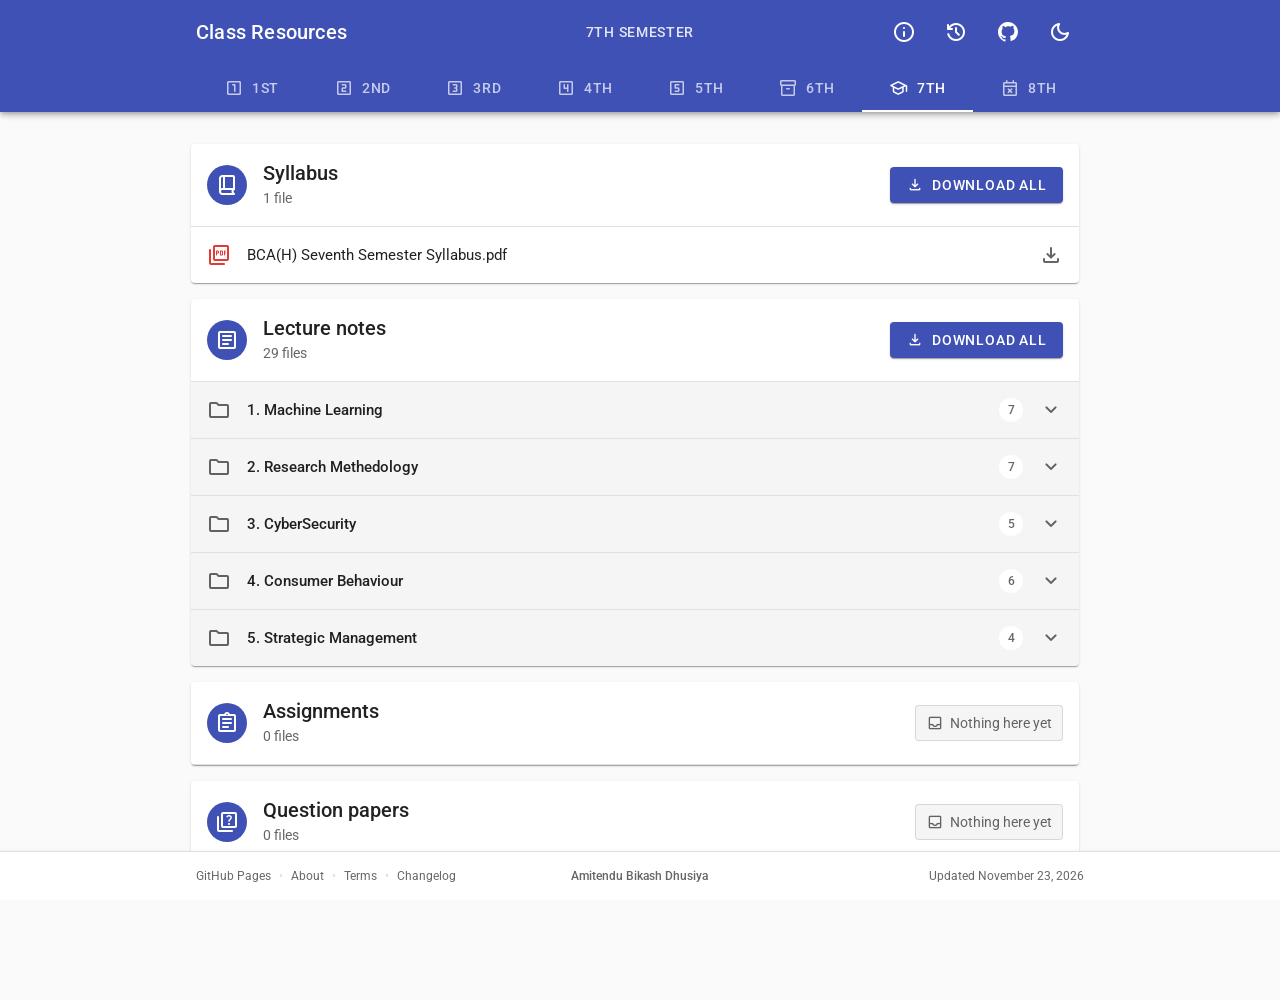
==== commit d54e73bd: "feat: add about page, upgrade footer, radial theme bloom, and tree guide lines" ====
--- a/index.html
+++ b/index.html
@@ -21,7 +21,7 @@
 			href="./favicon_io/favicon-16x16.png" />
 		<link rel="manifest" href="favicon_io/site.webmanifest" />
 
-		<link rel="stylesheet" href="style.css?v=2.1" />
+		<link rel="stylesheet" href="style.css?v=2.2" />
 		<link rel="preconnect" href="https://fonts.googleapis.com" />
 		<link rel="preconnect" href="https://fonts.gstatic.com" crossorigin />
 		<link
@@ -57,6 +57,13 @@
 					</div>
 					<p class="semester-count" id="subtitle">7TH SEMESTER</p>
 					<div class="toolbar-actions">
+						<a
+							class="icon-btn"
+							href="about.html"
+							aria-label="About this site"
+							title="About">
+							<span class="icon" aria-hidden="true">info</span>
+						</a>
 						<a
 							class="icon-btn"
 							href="changelog.html"
@@ -183,18 +190,24 @@
 				<div class="footer-meta">
 					<span class="footer-hosted">GitHub Pages</span>
 					<span class="footer-sep">•</span>
+					<a class="footer-link" href="about.html">About</a>
+					<span class="footer-sep">•</span>
 					<a class="footer-link" href="terms.html">Terms</a>
 					<span class="footer-sep">•</span>
 					<a class="footer-link" href="changelog.html">Changelog</a>
 				</div>
-				<a
-					class="footer-author"
-					href="https://amitendu.me"
-					target="_blank"
-					rel="noopener noreferrer">
-					Amitendu Bikash Dhusiya
-				</a>
-				<span class="footer-updated" id="updated"></span>
+				<div class="footer-center">
+					<a
+						class="footer-author"
+						href="https://amitendu.me"
+						target="_blank"
+						rel="noopener noreferrer">
+						Amitendu Bikash Dhusiya
+					</a>
+				</div>
+				<div class="footer-right">
+					<span class="footer-updated" id="updated"></span>
+				</div>
 			</div>
 		</footer>
 
--- a/style.css
+++ b/style.css
@@ -14,6 +14,7 @@
 	--bar-accent: #fff;
 	--bar-hover: rgba(255, 255, 255, 0.16);
 	--error: #b00020;
+	--tree-line: rgba(0, 0, 0, 0.16);
 	--shadow-1:
 		0 2px 1px -1px rgba(0, 0, 0, 0.2), 0 1px 1px rgba(0, 0, 0, 0.14),
 		0 1px 3px rgba(0, 0, 0, 0.12);
@@ -47,6 +48,7 @@
 	--bar-accent: #9fa8da;
 	--bar-hover: rgba(255, 255, 255, 0.08);
 	--error: #cf6679;
+	--tree-line: rgba(255, 255, 255, 0.18);
 }
 
 * {
@@ -622,6 +624,7 @@
 }
 
 .collapse>ul {
+	position: relative;
 	min-height: 0;
 	overflow: hidden;
 	border-top: 0;
@@ -637,6 +640,77 @@
 
 .collapse .collapse .row {
 	padding-left: 64px;
+}
+
+.collapse .collapse .collapse .row {
+	padding-left: 88px;
+}
+
+/* File explorer tree guide lines */
+.collapse>ul>li {
+	position: relative;
+}
+
+/* Horizontal branch (├──) */
+.collapse>ul>li::before {
+	content: "";
+	position: absolute;
+	top: 28px;
+	left: 27px;
+	width: 9px;
+	height: 1px;
+	background: var(--tree-line);
+	pointer-events: none;
+	z-index: 2;
+}
+
+/* Vertical indent line (│) */
+.collapse>ul>li::after {
+	content: "";
+	position: absolute;
+	top: 0;
+	bottom: 0;
+	left: 27px;
+	width: 1px;
+	background: var(--tree-line);
+	pointer-events: none;
+	z-index: 2;
+}
+
+/* Last child turns the corner (└──) */
+.collapse>ul>li:last-child::after {
+	bottom: auto;
+	height: 28px;
+}
+
+/* Level 2 tree guides */
+.collapse .collapse>ul>li::before {
+	left: 51px;
+	width: 9px;
+}
+
+.collapse .collapse>ul>li::after {
+	left: 51px;
+}
+
+.collapse .collapse>ul>li:last-child::after {
+	bottom: auto;
+	height: 28px;
+}
+
+/* Level 3 tree guides */
+.collapse .collapse .collapse>ul>li::before {
+	left: 75px;
+	width: 9px;
+}
+
+.collapse .collapse .collapse>ul>li::after {
+	left: 75px;
+}
+
+.collapse .collapse .collapse>ul>li:last-child::after {
+	bottom: auto;
+	height: 28px;
 }
 
 /* ---------- States ---------- */
@@ -789,39 +863,67 @@
 	z-index: 20;
 	width: 100%;
 	border-top: 1px solid var(--divider);
-	background: var(--surface);
+	background: color-mix(in srgb, var(--surface) 92%, transparent);
+	backdrop-filter: blur(8px);
+	-webkit-backdrop-filter: blur(8px);
+	box-shadow: 0 -1px 3px rgba(0, 0, 0, 0.03);
 }
 
 footer .container {
 	display: flex;
 	align-items: center;
+	justify-content: space-between;
 	gap: 16px;
 	min-height: 48px;
 	font-size: 0.75rem;
 	color: var(--text-2);
 }
 
-.footer-hosted,
-.footer-author,
-.footer-updated {
+.footer-meta {
+	display: flex;
+	align-items: center;
+	gap: 8px;
 	flex: 1;
 }
 
-.footer-hosted {
-	text-align: left;
-}
-
-.footer-author {
+.footer-center {
+	display: flex;
+	align-items: center;
+	justify-content: center;
+	flex: 1;
 	text-align: center;
 }
 
-.footer-updated {
+.footer-right {
+	display: flex;
+	align-items: center;
+	justify-content: flex-end;
+	flex: 1;
 	text-align: right;
+}
+
+.footer-sep {
+	color: var(--divider);
+	user-select: none;
+}
+
+.footer-link {
+	color: var(--text-2);
+	text-decoration: none;
+	transition: color var(--md2-duration-icon) var(--md2-easing-standard);
+}
+
+.footer-link:hover,
+.footer-link:focus-visible {
+	color: var(--primary);
+	text-decoration: underline;
 }
 
 .footer-author {
 	color: inherit;
 	text-decoration: none;
+	font-weight: 500;
+	transition: color var(--md2-duration-icon) var(--md2-easing-standard);
 }
 
 .footer-author:hover,
@@ -829,6 +931,11 @@
 	color: var(--primary);
 	text-decoration: underline;
 	text-underline-offset: 3px;
+}
+
+.footer-updated {
+	color: var(--text-2);
+	font-size: 0.75rem;
 }
 
 /* ---------- Radial theme transition ---------- */
@@ -1008,48 +1115,77 @@
 	}
 
 	.collapse .row {
-		padding-left: 28px;
+		padding-left: 32px;
 	}
 
 	.collapse .collapse .row {
-		padding-left: 44px;
+		padding-left: 52px;
+	}
+
+	.collapse .collapse .collapse .row {
+		padding-left: 72px;
+	}
+
+	.collapse>ul>li::before {
+		left: 21px;
+		width: 8px;
+	}
+
+	.collapse>ul>li::after {
+		left: 21px;
+	}
+
+	.collapse .collapse>ul>li::before {
+		left: 41px;
+		width: 8px;
+	}
+
+	.collapse .collapse>ul>li::after {
+		left: 41px;
+	}
+
+	.collapse .collapse .collapse>ul>li::before {
+		left: 61px;
+		width: 8px;
+	}
+
+	.collapse .collapse .collapse>ul>li::after {
+		left: 61px;
+	}
+
+	footer {
+		padding: 4px 0;
 	}
 
 	footer .container {
-		display: grid;
-		grid-template-columns: minmax(0, 1fr) minmax(0, 1fr) auto;
-		gap: 8px;
+		display: flex;
+		flex-direction: column;
+		justify-content: center;
+		align-items: center;
+		gap: 4px;
 		min-height: 48px;
-		padding: 6px 8px;
+		padding: 4px 8px;
+		font-size: 0.72rem;
 	}
 
 	.footer-meta {
 		display: flex;
 		align-items: center;
+		justify-content: center;
 		gap: 6px;
-		overflow: hidden;
-		white-space: nowrap;
-	}
-
-	.footer-hosted {
+		flex-wrap: wrap;
+		flex: none;
+	}
+
+	.footer-center {
+		display: flex;
+		align-items: center;
+		justify-content: center;
+		flex: none;
+	}
+
+	.footer-right {
 		display: none;
-	}
-
-	.footer-author {
-		display: block;
-		min-width: 0;
-		overflow: hidden;
-		text-align: center;
-		text-overflow: ellipsis;
-		white-space: nowrap;
-	}
-
-	.footer-updated {
-		max-width: 52%;
-		overflow: hidden;
-		text-align: right;
-		text-overflow: ellipsis;
-		white-space: nowrap;
 	}
 }
 
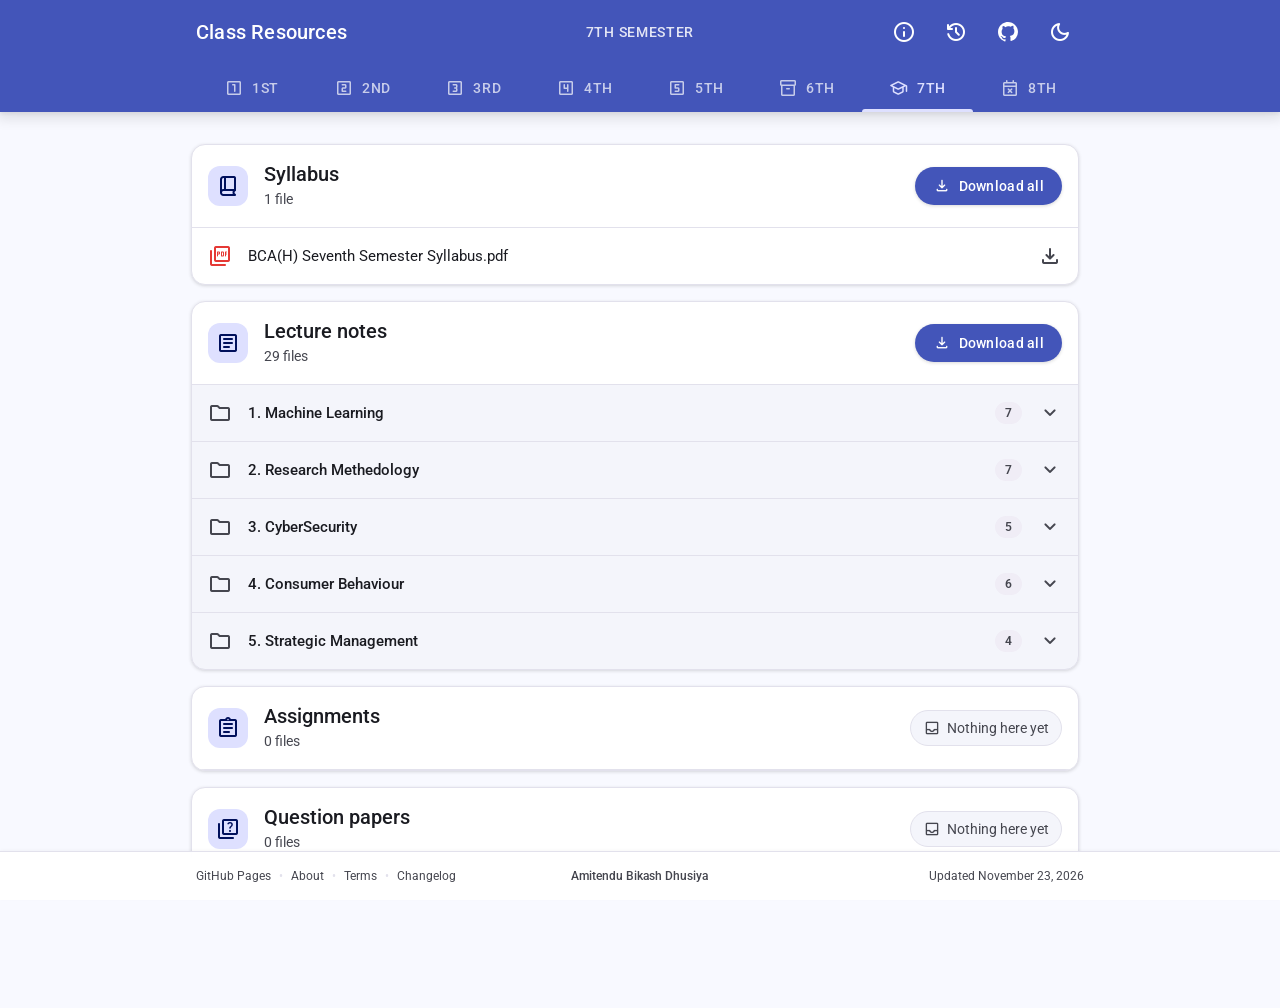
==== commit 49bb688f: "feat: migrate to Material 3 (Material You) color palette and tokens" ====
--- a/index.html
+++ b/index.html
@@ -21,7 +21,7 @@
 			href="./favicon_io/favicon-16x16.png" />
 		<link rel="manifest" href="favicon_io/site.webmanifest" />
 
-		<link rel="stylesheet" href="style.css?v=2.2" />
+		<link rel="stylesheet" href="style.css?v=3.0" />
 		<link rel="preconnect" href="https://fonts.googleapis.com" />
 		<link rel="preconnect" href="https://fonts.gstatic.com" crossorigin />
 		<link
--- a/style.css
+++ b/style.css
@@ -1,54 +1,111 @@
-/* Material Design 2 — simple, responsive */
+/* Material Design 3 (Material You) — Expressive Indigo Tonal Palette */
 :root {
-	--bg: #fafafa;
-	--surface: #fff;
-	--hover: rgba(0, 0, 0, 0.04);
-	--text: rgba(0, 0, 0, 0.87);
-	--text-2: rgba(0, 0, 0, 0.6);
-	--divider: rgba(0, 0, 0, 0.12);
-	--primary: #3f51b5;
-	--on-primary: #fff;
-	--primary-tint: rgba(63, 81, 181, 0.12);
-	--bar-bg: #3f51b5;
-	--bar-fg: #fff;
-	--bar-accent: #fff;
-	--bar-hover: rgba(255, 255, 255, 0.16);
-	--error: #b00020;
-	--tree-line: rgba(0, 0, 0, 0.16);
-	--shadow-1:
-		0 2px 1px -1px rgba(0, 0, 0, 0.2), 0 1px 1px rgba(0, 0, 0, 0.14),
-		0 1px 3px rgba(0, 0, 0, 0.12);
-	--shadow-4:
-		0 2px 4px -1px rgba(0, 0, 0, 0.2), 0 4px 5px rgba(0, 0, 0, 0.14),
-		0 1px 10px rgba(0, 0, 0, 0.12);
-	--radius: 4px;
+	/* M3 Light Tonal Palette */
+	--md-sys-color-primary: #4355b9;
+	--md-sys-color-on-primary: #ffffff;
+	--md-sys-color-primary-container: #dee0ff;
+	--md-sys-color-on-primary-container: #00105c;
+	--md-sys-color-secondary: #5b5d72;
+	--md-sys-color-secondary-container: #e0e1f9;
+	--md-sys-color-surface: #ffffff;
+	--md-sys-color-surface-variant: #e3e1ec;
+	--md-sys-color-surface-container: #efecf4;
+	--md-sys-color-background: #f8f9ff;
+	--md-sys-color-on-surface: #1a1b21;
+	--md-sys-color-on-surface-variant: #45464f;
+	--md-sys-color-outline: #767680;
+	--md-sys-color-outline-variant: #c7c5d0;
+	--md-sys-color-error: #ba1a1a;
+	--md-sys-color-error-container: #ffdad6;
+
+	/* App Core Mappings */
+	--bg: #f8f9ff;
+	--surface: #ffffff;
+	--surface-variant: #f0edf6;
+	--hover: rgba(67, 85, 185, 0.06);
+	--text: #1a1b21;
+	--text-2: #45464f;
+	--divider: #e2e1ec;
+	--primary: #4355b9;
+	--on-primary: #ffffff;
+	--primary-container: #dee0ff;
+	--on-primary-container: #00105c;
+	--primary-tint: rgba(67, 85, 185, 0.12);
+	--bar-bg: #4355b9;
+	--bar-fg: #ffffff;
+	--bar-accent: #dee0ff;
+	--bar-hover: rgba(255, 255, 255, 0.14);
+	--error: #ba1a1a;
+	--tree-line: rgba(69, 70, 79, 0.28);
+
+	/* M3 Shadows & Elevation */
+	--shadow-1: 0 1px 3px 1px rgba(0, 0, 0, 0.08), 0 1px 2px 0 rgba(0, 0, 0, 0.04);
+	--shadow-2: 0 2px 6px 2px rgba(0, 0, 0, 0.08), 0 1px 2px 0 rgba(0, 0, 0, 0.04);
+	--shadow-4: 0 4px 12px 3px rgba(0, 0, 0, 0.1), 0 2px 4px 0 rgba(0, 0, 0, 0.06);
+
+	/* M3 Shapes */
+	--radius-sm: 8px;
+	--radius: 14px;
+	--radius-lg: 18px;
+	--radius-full: 9999px;
+
+	/* M3 Motion & Transitions */
+	--md3-easing-standard: cubic-bezier(0.2, 0, 0, 1);
+	--md3-easing-emphasized: cubic-bezier(0.2, 0, 0, 1);
+	--md3-easing-decelerate: cubic-bezier(0.05, 0.7, 0.1, 1);
 	--md2-duration-short: 100ms;
 	--md2-duration-icon: 150ms;
 	--md2-duration-small: 225ms;
 	--md2-duration-medium: 300ms;
-	--md2-easing-standard: cubic-bezier(0.4, 0, 0.2, 1);
-	--md2-easing-decelerate: cubic-bezier(0, 0, 0.2, 1);
-	--md2-easing-accelerate: cubic-bezier(0.4, 0, 1, 1);
+	--md2-easing-standard: cubic-bezier(0.2, 0, 0, 1);
+	--md2-easing-decelerate: cubic-bezier(0.05, 0.7, 0.1, 1);
+	--md2-easing-accelerate: cubic-bezier(0.3, 0, 1, 1);
 	--md2-easing-sharp: cubic-bezier(0.4, 0, 0.6, 1);
 }
 
 [data-theme="dark"] {
-	--bg: #121212;
-	--surface: #1e1e1e;
-	--hover: rgba(255, 255, 255, 0.06);
-	--text: rgba(255, 255, 255, 0.87);
-	--text-2: rgba(255, 255, 255, 0.6);
-	--divider: rgba(255, 255, 255, 0.12);
-	--primary: #9fa8da;
-	--on-primary: #121212;
-	--primary-tint: rgba(159, 168, 218, 0.16);
-	--bar-bg: #272727;
-	/* MD2 dark: surface + 4dp elevation overlay */
-	--bar-fg: rgba(255, 255, 255, 0.87);
-	--bar-accent: #9fa8da;
+	/* M3 Dark Tonal Palette */
+	--md-sys-color-primary: #bac3ff;
+	--md-sys-color-on-primary: #0c238b;
+	--md-sys-color-primary-container: #2a3c9f;
+	--md-sys-color-on-primary-container: #dee0ff;
+	--md-sys-color-secondary: #c4c5dd;
+	--md-sys-color-secondary-container: #434559;
+	--md-sys-color-surface: #1b1b22;
+	--md-sys-color-surface-variant: #282932;
+	--md-sys-color-surface-container: #1f1f26;
+	--md-sys-color-background: #111318;
+	--md-sys-color-on-surface: #e4e1e9;
+	--md-sys-color-on-surface-variant: #c6c5d0;
+	--md-sys-color-outline: #90909a;
+	--md-sys-color-outline-variant: #46464f;
+	--md-sys-color-error: #ffb4ab;
+	--md-sys-color-error-container: #93000a;
+
+	/* App Core Mappings */
+	--bg: #111318;
+	--surface: #1b1b22;
+	--surface-variant: #282932;
+	--hover: rgba(186, 195, 255, 0.08);
+	--text: #e4e1e9;
+	--text-2: #c6c5d0;
+	--divider: rgba(198, 197, 208, 0.14);
+	--primary: #bac3ff;
+	--on-primary: #0c238b;
+	--primary-container: #2a3c9f;
+	--on-primary-container: #dee0ff;
+	--primary-tint: rgba(186, 195, 255, 0.16);
+	--bar-bg: #191a20;
+	--bar-fg: #e4e1e9;
+	--bar-accent: #bac3ff;
 	--bar-hover: rgba(255, 255, 255, 0.08);
-	--error: #cf6679;
-	--tree-line: rgba(255, 255, 255, 0.18);
+	--error: #ffb4ab;
+	--tree-line: rgba(186, 195, 255, 0.32);
+
+	/* M3 Dark Shadows */
+	--shadow-1: 0 1px 3px 1px rgba(0, 0, 0, 0.32), 0 1px 2px 0 rgba(0, 0, 0, 0.18);
+	--shadow-2: 0 2px 6px 2px rgba(0, 0, 0, 0.36), 0 1px 2px 0 rgba(0, 0, 0, 0.22);
+	--shadow-4: 0 4px 12px 3px rgba(0, 0, 0, 0.45), 0 2px 4px 0 rgba(0, 0, 0, 0.28);
 }
 
 * {
@@ -175,6 +232,10 @@
 	align-items: center;
 	gap: 16px;
 	min-height: 64px;
+}
+
+.toolbar > .icon-btn:first-child {
+	margin-left: -12px;
 }
 
 .toolbar-actions {
@@ -298,7 +359,8 @@
 	left: 0;
 	right: 0;
 	bottom: 0;
-	height: 2px;
+	height: 3px;
+	border-radius: 3px 3px 0 0;
 	background: var(--bar-accent);
 	transform: scaleX(0);
 	transition: transform var(--md2-duration-small) var(--md2-easing-decelerate);
@@ -323,6 +385,7 @@
 	overflow: hidden;
 	background: var(--surface);
 	border-radius: var(--radius);
+	border: 1px solid var(--divider);
 	box-shadow: var(--shadow-1);
 	animation: fade var(--md2-duration-medium) var(--md2-easing-decelerate) both;
 }
@@ -379,6 +442,7 @@
 .changelog-entry {
 	padding: 20px;
 	border-radius: var(--radius);
+	border: 1px solid var(--divider);
 	background: var(--surface);
 	box-shadow: var(--shadow-1);
 	animation: fade var(--md2-duration-medium) var(--md2-easing-decelerate) both;
@@ -431,9 +495,9 @@
 	place-items: center;
 	width: 40px;
 	height: 40px;
-	border-radius: 50%;
-	background: var(--primary);
-	color: var(--on-primary);
+	border-radius: 12px;
+	background: var(--primary-container);
+	color: var(--on-primary-container);
 }
 
 .grow {
@@ -458,9 +522,9 @@
 	align-items: center;
 	gap: 6px;
 	min-height: 36px;
-	padding: 0 10px;
+	padding: 0 12px;
 	border: 1px solid var(--divider);
-	border-radius: var(--radius);
+	border-radius: var(--radius-full);
 	background: var(--hover);
 	color: var(--text-2);
 	font-size: 0.875rem;
@@ -475,15 +539,14 @@
 	display: inline-flex;
 	align-items: center;
 	gap: 8px;
-	min-height: 36px;
-	padding: 0 16px;
-	border-radius: var(--radius);
+	min-height: 38px;
+	padding: 0 18px;
+	border-radius: var(--radius-full);
 	background: var(--primary);
 	color: var(--on-primary);
 	font-size: 0.875rem;
 	font-weight: 500;
-	letter-spacing: 0.06em;
-	text-transform: uppercase;
+	letter-spacing: 0.02em;
 	box-shadow: var(--shadow-1);
 	transition:
 		background-color var(--md2-duration-icon) var(--md2-easing-standard),
@@ -591,17 +654,18 @@
 }
 
 .folder-btn:hover {
-	background: var(--divider);
+	background: var(--surface-variant);
 }
 
 .badge {
 	min-width: 24px;
-	padding: 0 8px;
-	border-radius: 12px;
-	background: var(--surface);
+	padding: 0 10px;
+	border-radius: var(--radius-full);
+	background: var(--surface-variant);
 	color: var(--text-2);
 	font-size: 0.75rem;
-	line-height: 24px;
+	font-weight: 600;
+	line-height: 22px;
 	text-align: center;
 }
 
@@ -656,8 +720,8 @@
 	content: "";
 	position: absolute;
 	top: 28px;
-	left: 27px;
-	width: 9px;
+	left: 28px;
+	width: 12px;
 	height: 1px;
 	background: var(--tree-line);
 	pointer-events: none;
@@ -670,7 +734,7 @@
 	position: absolute;
 	top: 0;
 	bottom: 0;
-	left: 27px;
+	left: 28px;
 	width: 1px;
 	background: var(--tree-line);
 	pointer-events: none;
@@ -685,12 +749,12 @@
 
 /* Level 2 tree guides */
 .collapse .collapse>ul>li::before {
-	left: 51px;
-	width: 9px;
+	left: 52px;
+	width: 12px;
 }
 
 .collapse .collapse>ul>li::after {
-	left: 51px;
+	left: 52px;
 }
 
 .collapse .collapse>ul>li:last-child::after {
@@ -700,12 +764,12 @@
 
 /* Level 3 tree guides */
 .collapse .collapse .collapse>ul>li::before {
-	left: 75px;
-	width: 9px;
+	left: 76px;
+	width: 12px;
 }
 
 .collapse .collapse .collapse>ul>li::after {
-	left: 75px;
+	left: 76px;
 }
 
 .collapse .collapse .collapse>ul>li:last-child::after {
@@ -765,6 +829,8 @@
 	gap: 16px;
 	padding: 20px 24px;
 	margin-top: 16px;
+	border-radius: var(--radius);
+	border: 1px solid var(--divider);
 	border-left: 4px solid var(--primary);
 	background: var(--surface);
 }
@@ -814,8 +880,8 @@
 	color: var(--primary);
 	text-decoration: none;
 	font-weight: 500;
-	padding: 0 16px;
-	border-radius: var(--radius);
+	padding: 0 18px;
+	border-radius: var(--radius-full);
 	display: inline-flex;
 	align-items: center;
 	gap: 8px;
@@ -1027,6 +1093,10 @@
 		padding: 0 8px;
 	}
 
+	.toolbar > .icon-btn:first-child {
+		margin-left: -8px;
+	}
+
 	.semester-count {
 		display: none;
 	}
@@ -1127,30 +1197,30 @@
 	}
 
 	.collapse>ul>li::before {
-		left: 21px;
+		left: 24px;
 		width: 8px;
 	}
 
 	.collapse>ul>li::after {
-		left: 21px;
+		left: 24px;
 	}
 
 	.collapse .collapse>ul>li::before {
-		left: 41px;
+		left: 44px;
 		width: 8px;
 	}
 
 	.collapse .collapse>ul>li::after {
-		left: 41px;
+		left: 44px;
 	}
 
 	.collapse .collapse .collapse>ul>li::before {
-		left: 61px;
+		left: 64px;
 		width: 8px;
 	}
 
 	.collapse .collapse .collapse>ul>li::after {
-		left: 61px;
+		left: 64px;
 	}
 
 	footer {
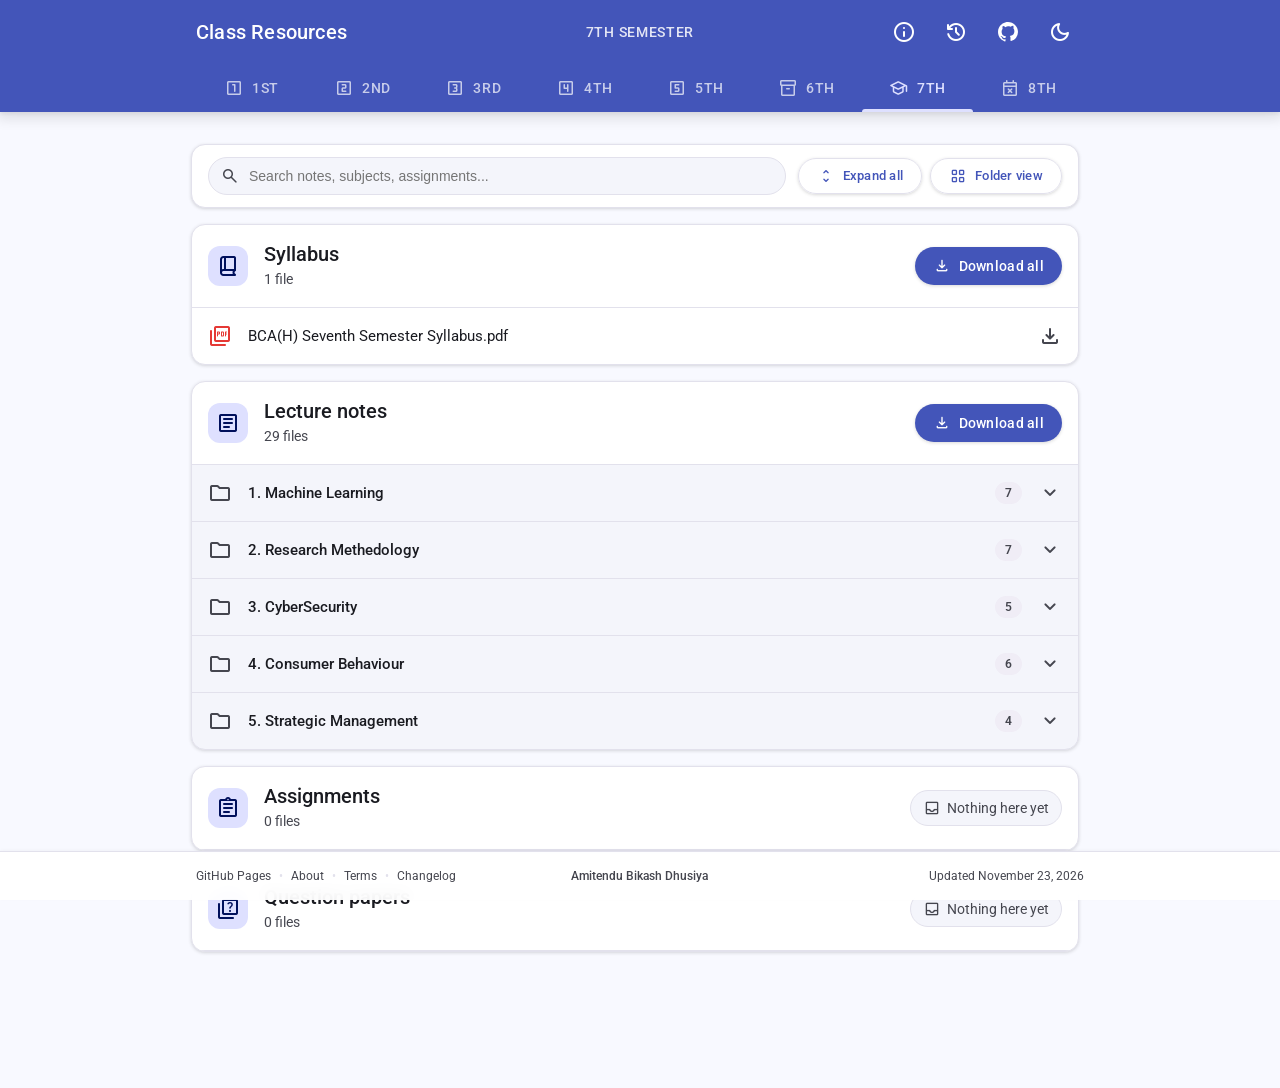
==== commit 0a705aae: "feat: complete GitHub community standards & add file explorer folder grid view" ====
--- a/index.html
+++ b/index.html
@@ -21,7 +21,7 @@
 			href="./favicon_io/favicon-16x16.png" />
 		<link rel="manifest" href="favicon_io/site.webmanifest" />
 
-		<link rel="stylesheet" href="style.css?v=3.0" />
+		<link rel="stylesheet" href="style.css?v=3.1" />
 		<link rel="preconnect" href="https://fonts.googleapis.com" />
 		<link rel="preconnect" href="https://fonts.gstatic.com" crossorigin />
 		<link
@@ -183,7 +183,37 @@
 			class="container"
 			id="main-content"
 			role="tabpanel"
-			aria-live="polite"></main>
+			aria-live="polite">
+			<div class="explorer-bar">
+				<div class="explorer-search">
+					<span class="icon" aria-hidden="true">search</span>
+					<input
+						type="search"
+						id="file-search"
+						placeholder="Search notes, subjects, assignments..."
+						aria-label="Search resources" />
+				</div>
+				<div class="explorer-actions">
+					<button
+						id="toggle-all-folders"
+						class="btn btn-outlined btn-sm"
+						title="Expand all folders"
+						aria-label="Expand all folders">
+						<span class="icon" id="toggle-all-icon" aria-hidden="true">unfold_more</span>
+						<span class="btn-text hide-sm" id="toggle-all-text">Expand all</span>
+					</button>
+					<button
+						id="view-mode-toggle"
+						class="btn btn-outlined btn-sm"
+						title="Toggle between Tree List and Folder Grid view"
+						aria-label="Switch to Folder Grid View">
+						<span class="icon" id="view-mode-icon" aria-hidden="true">grid_view</span>
+						<span class="btn-text hide-sm" id="view-mode-text">Folder view</span>
+					</button>
+				</div>
+			</div>
+			<div id="sections-container"></div>
+		</main>
 
 		<footer>
 			<div class="container">
@@ -345,14 +375,101 @@
 				return "";
 			}
 
+			const sectionsContainer = $("sections-container");
+
+			/* ---------- View Mode & Explorer Controls ---------- */
+			let currentView = localStorage.getItem("view-mode") || "list";
+			function applyViewMode(mode) {
+				currentView = mode;
+				localStorage.setItem("view-mode", mode);
+				const isGrid = mode === "grid";
+				main.classList.toggle("view-grid", isGrid);
+				$("view-mode-icon").textContent = isGrid ? "view_list" : "grid_view";
+				$("view-mode-text").textContent = isGrid ? "List view" : "Folder view";
+				$("view-mode-toggle").setAttribute(
+					"title",
+					isGrid ? "Switch to List View" : "Switch to Folder Grid View",
+				);
+			}
+			applyViewMode(currentView);
+
+			$("view-mode-toggle").addEventListener("click", () => {
+				applyViewMode(currentView === "grid" ? "list" : "grid");
+			});
+
+			let allExpanded = false;
+			$("toggle-all-folders").addEventListener("click", () => {
+				allExpanded = !allExpanded;
+				document.querySelectorAll(".folder").forEach((f) => {
+					f.classList.toggle("open", allExpanded);
+					const btn = f.querySelector(":scope > .folder-btn");
+					if (btn) {
+						btn.setAttribute("aria-expanded", allExpanded);
+						const ic = btn.querySelector(".folder-icon");
+						if (ic) ic.textContent = allExpanded ? "folder_open" : "folder";
+					}
+				});
+				$("toggle-all-icon").textContent = allExpanded
+					? "unfold_less"
+					: "unfold_more";
+				$("toggle-all-text").textContent = allExpanded
+					? "Collapse all"
+					: "Expand all";
+			});
+
+			$("file-search").addEventListener("input", (e) => {
+				const query = e.target.value.trim().toLowerCase();
+				const sections = document.querySelectorAll(
+					"#sections-container section.card",
+				);
+				sections.forEach((sec) => {
+					const rows = sec.querySelectorAll(".list li");
+					let visibleCount = 0;
+					if (!query) {
+						rows.forEach((li) => (li.style.display = ""));
+						sec.style.display = "";
+						return;
+					}
+					rows.forEach((li) => {
+						const nameEl = li.querySelector(".name");
+						const name = nameEl ? nameEl.textContent.toLowerCase() : "";
+						const matches = name.includes(query);
+						if (matches) {
+							li.style.display = "";
+							visibleCount++;
+							let p = li.parentElement.closest(".folder");
+							while (p) {
+								p.classList.add("open");
+								p.style.display = "";
+								const btn = p.querySelector(":scope > .folder-btn");
+								if (btn) {
+									btn.setAttribute("aria-expanded", "true");
+									const ic = btn.querySelector(".folder-icon");
+									if (ic) ic.textContent = "folder_open";
+								}
+								p = p.parentElement.closest(".folder");
+							}
+						} else if (!li.classList.contains("folder")) {
+							li.style.display = "none";
+						}
+					});
+					sec.style.display = visibleCount > 0 ? "" : "none";
+				});
+			});
+
 			async function load(sem) {
-				main.innerHTML = SECTIONS.map(
+				sectionsContainer.innerHTML = SECTIONS.map(
 					() => `<div class="card skeleton"></div>`,
 				).join("");
+				$("file-search").value = "";
+				allExpanded = false;
+				$("toggle-all-icon").textContent = "unfold_more";
+				$("toggle-all-text").textContent = "Expand all";
+
 				try {
 					const res = await fetch(`${FILES[sem]}?t=${Date.now()}`);
 					if (!res.ok) {
-						main.innerHTML = renderNoticeBanner(sem, 0);
+						sectionsContainer.innerHTML = renderNoticeBanner(sem, 0);
 						$("updated").textContent = "";
 						return;
 					}
@@ -365,13 +482,13 @@
 					$("updated").textContent = data.metadata?.lastUpdated
 						? `Updated ${data.metadata.lastUpdated}`
 						: "";
-					main.innerHTML =
+					sectionsContainer.innerHTML =
 						SECTIONS.map((s) => renderSection(s, data[s.id] || [])).join("") +
 						renderNoticeBanner(sem, totalFiles);
 					main._data = data;
 				} catch (e) {
 					console.error(e);
-					main.innerHTML = `<div class="card error">${icon("warning")}<h3>Error loading files</h3>
+					sectionsContainer.innerHTML = `<div class="card error">${icon("warning")}<h3>Error loading files</h3>
 					<p>Make sure you ran <b>generate.py</b> before uploading.</p></div>`;
 				}
 			}
--- a/style.css
+++ b/style.css
@@ -380,6 +380,189 @@
 	margin-top: 144px;
 }
 
+/* ---------- Explorer Controls Bar ---------- */
+.explorer-bar {
+	display: flex;
+	align-items: center;
+	justify-content: space-between;
+	flex-wrap: wrap;
+	gap: 12px;
+	padding: 12px 16px;
+	margin-bottom: 16px;
+	background: var(--surface);
+	border: 1px solid var(--divider);
+	border-radius: var(--radius);
+	box-shadow: var(--shadow-1);
+}
+
+.explorer-search {
+	position: relative;
+	display: flex;
+	align-items: center;
+	flex: 1;
+	min-width: 220px;
+}
+
+.explorer-search .icon {
+	position: absolute;
+	left: 12px;
+	color: var(--text-2);
+	pointer-events: none;
+	font-size: 20px;
+}
+
+.explorer-search input {
+	width: 100%;
+	height: 38px;
+	padding: 0 16px 0 40px;
+	border-radius: var(--radius-full);
+	border: 1px solid var(--divider);
+	background: var(--hover);
+	color: var(--text);
+	font-size: 0.875rem;
+	outline: none;
+	transition: border-color var(--md2-duration-icon) var(--md2-easing-standard),
+		background-color var(--md2-duration-icon) var(--md2-easing-standard);
+}
+
+.explorer-search input:focus {
+	border-color: var(--primary);
+	background: var(--surface);
+}
+
+.explorer-actions {
+	display: flex;
+	align-items: center;
+	gap: 8px;
+}
+
+.btn-sm {
+	min-height: 34px;
+	padding: 0 14px;
+	font-size: 0.8125rem;
+}
+
+.btn-sm .icon {
+	font-size: 18px;
+}
+
+/* ---------- File Explorer Folder Grid View ---------- */
+#main-content.view-grid .list {
+	display: grid;
+	grid-template-columns: repeat(auto-fill, minmax(220px, 1fr));
+	gap: 12px;
+	padding: 16px;
+}
+
+#main-content.view-grid .list > li {
+	position: static;
+	border: none !important;
+}
+
+#main-content.view-grid .list > li + li,
+#main-content.view-grid .collapse li + li {
+	border-top: none;
+}
+
+#main-content.view-grid .list > li::before,
+#main-content.view-grid .list > li::after {
+	display: none !important;
+}
+
+/* Folder cards in Grid View */
+#main-content.view-grid .folder {
+	grid-column: 1 / -1;
+	display: flex;
+	flex-direction: column;
+	background: var(--surface-variant);
+	border: 1px solid var(--divider);
+	border-radius: var(--radius);
+	overflow: hidden;
+}
+
+#main-content.view-grid .folder-btn {
+	background: transparent;
+	padding: 12px 16px;
+	min-height: 48px;
+	font-weight: 600;
+}
+
+#main-content.view-grid .folder-btn .folder-icon {
+	color: var(--primary);
+	font-size: 26px;
+}
+
+#main-content.view-grid .collapse > ul {
+	display: grid;
+	grid-template-columns: repeat(auto-fill, minmax(200px, 1fr));
+	gap: 10px;
+	padding: 12px;
+	background: var(--surface);
+	border-top: 1px solid var(--divider);
+}
+
+#main-content.view-grid .collapse .folder {
+	grid-column: 1 / -1;
+	border: 1px solid var(--divider);
+	border-radius: var(--radius-sm);
+}
+
+#main-content.view-grid .collapse .collapse > ul {
+	display: grid;
+	grid-template-columns: repeat(auto-fill, minmax(180px, 1fr));
+	gap: 8px;
+	padding: 10px;
+}
+
+/* File items in Grid View (Desktop File Explorer Tile) */
+#main-content.view-grid .row:not(.folder-btn) {
+	display: flex;
+	flex-direction: column;
+	align-items: center;
+	text-align: center;
+	padding: 16px 12px;
+	min-height: 110px;
+	background: var(--surface);
+	border: 1px solid var(--divider);
+	border-radius: var(--radius-sm);
+	gap: 8px;
+	transition: transform var(--md2-duration-short) var(--md2-easing-standard),
+		box-shadow var(--md2-duration-icon) var(--md2-easing-standard),
+		border-color var(--md2-duration-icon) var(--md2-easing-standard);
+}
+
+#main-content.view-grid .row:not(.folder-btn):hover {
+	transform: translateY(-2px);
+	border-color: var(--primary);
+	box-shadow: var(--shadow-2);
+}
+
+#main-content.view-grid .row:not(.folder-btn) .file-icon {
+	font-size: 34px;
+	margin: 0;
+}
+
+#main-content.view-grid .row:not(.folder-btn) .name {
+	font-size: 0.8125rem;
+	line-height: 1.35;
+	white-space: normal;
+	display: -webkit-box;
+	-webkit-line-clamp: 2;
+	-webkit-box-orient: vertical;
+	word-break: break-word;
+	max-width: 100%;
+}
+
+#main-content.view-grid .row:not(.folder-btn) .muted {
+	font-size: 18px;
+	opacity: 0.6;
+}
+
+#main-content.view-grid .row:not(.folder-btn):hover .muted {
+	opacity: 1;
+	color: var(--primary);
+}
+
 .card {
 	margin-bottom: 16px;
 	overflow: hidden;
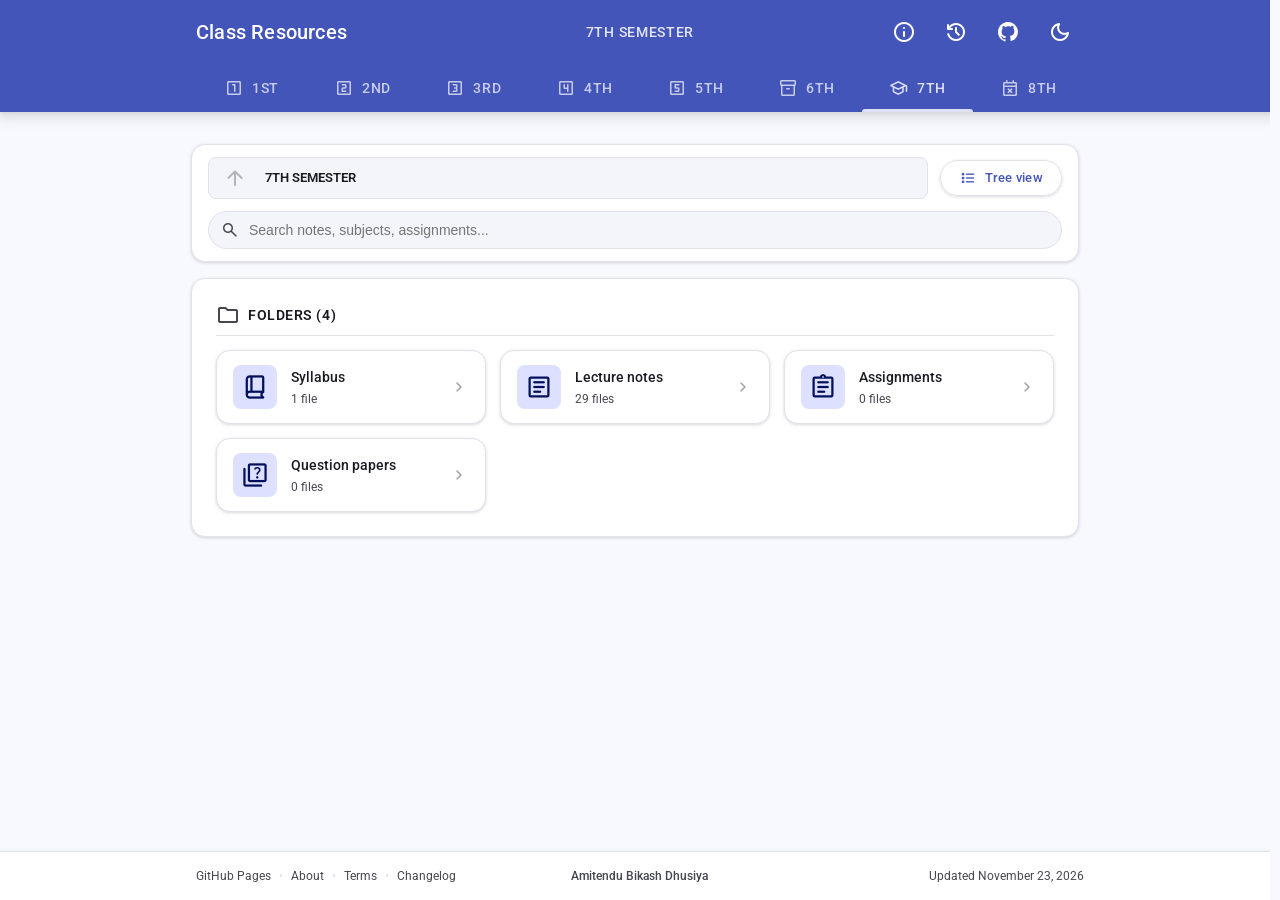
==== commit 8cf92092: "feat: complete desktop file explorer folder view with breadcrumb navigation, folder cards, and file " ====
--- a/index.html
+++ b/index.html
@@ -21,7 +21,7 @@
 			href="./favicon_io/favicon-16x16.png" />
 		<link rel="manifest" href="favicon_io/site.webmanifest" />
 
-		<link rel="stylesheet" href="style.css?v=3.1" />
+		<link rel="stylesheet" href="style.css?v=3.2" />
 		<link rel="preconnect" href="https://fonts.googleapis.com" />
 		<link rel="preconnect" href="https://fonts.gstatic.com" crossorigin />
 		<link
@@ -185,6 +185,39 @@
 			role="tabpanel"
 			aria-live="polite">
 			<div class="explorer-bar">
+				<div class="explorer-nav-row">
+					<div class="explorer-address-bar">
+						<button
+							id="explorer-up-btn"
+							class="icon-btn-sm"
+							title="Up to parent folder"
+							aria-label="Up to parent folder">
+							<span class="icon" aria-hidden="true">arrow_upward</span>
+						</button>
+						<nav
+							class="explorer-breadcrumbs"
+							id="breadcrumbs"
+							aria-label="File path"></nav>
+					</div>
+					<div class="explorer-actions">
+						<button
+							id="toggle-all-folders"
+							class="btn btn-outlined btn-sm"
+							title="Expand or collapse all folders"
+							aria-label="Expand all folders">
+							<span class="icon" id="toggle-all-icon" aria-hidden="true">unfold_more</span>
+							<span class="btn-text hide-sm" id="toggle-all-text">Expand all</span>
+						</button>
+						<button
+							id="view-mode-toggle"
+							class="btn btn-outlined btn-sm"
+							title="Toggle between Tree List and Folder View"
+							aria-label="Toggle Folder View">
+							<span class="icon" id="view-mode-icon" aria-hidden="true">folder</span>
+							<span class="btn-text hide-sm" id="view-mode-text">Folder view</span>
+						</button>
+					</div>
+				</div>
 				<div class="explorer-search">
 					<span class="icon" aria-hidden="true">search</span>
 					<input
@@ -192,24 +225,6 @@
 						id="file-search"
 						placeholder="Search notes, subjects, assignments..."
 						aria-label="Search resources" />
-				</div>
-				<div class="explorer-actions">
-					<button
-						id="toggle-all-folders"
-						class="btn btn-outlined btn-sm"
-						title="Expand all folders"
-						aria-label="Expand all folders">
-						<span class="icon" id="toggle-all-icon" aria-hidden="true">unfold_more</span>
-						<span class="btn-text hide-sm" id="toggle-all-text">Expand all</span>
-					</button>
-					<button
-						id="view-mode-toggle"
-						class="btn btn-outlined btn-sm"
-						title="Toggle between Tree List and Folder Grid view"
-						aria-label="Switch to Folder Grid View">
-						<span class="icon" id="view-mode-icon" aria-hidden="true">grid_view</span>
-						<span class="btn-text hide-sm" id="view-mode-text">Folder view</span>
-					</button>
 				</div>
 			</div>
 			<div id="sections-container"></div>
@@ -376,25 +391,212 @@
 			}
 
 			const sectionsContainer = $("sections-container");
-
-			/* ---------- View Mode & Explorer Controls ---------- */
-			let currentView = localStorage.getItem("view-mode") || "list";
+			let explorerPath = [];
+			let currentView = localStorage.getItem("view-mode") || "folder";
+
+			function initExplorerPath(sem, data) {
+				const rootItems = SECTIONS.map((s) => ({
+					type: "dir",
+					name: s.title,
+					id: s.id,
+					isCategory: true,
+					icon: s.icon,
+					children: data[s.id] || [],
+				}));
+				explorerPath = [
+					{
+						name: `${sem.toUpperCase()} SEMESTER`,
+						items: rootItems,
+						isRoot: true,
+					},
+				];
+			}
+
+			function renderBreadcrumbs() {
+				const bcEl = $("breadcrumbs");
+				if (!bcEl) return;
+				const upBtn = $("explorer-up-btn");
+				const isRoot = explorerPath.length <= 1;
+				if (upBtn) {
+					upBtn.disabled = isRoot;
+					upBtn.style.opacity = isRoot ? "0.3" : "1";
+				}
+				bcEl.innerHTML = explorerPath
+					.map((level, idx) => {
+						const isLast = idx === explorerPath.length - 1;
+						return isLast
+							? `<span class="fe-bc-current">${esc(level.name)}</span>`
+							: `<button class="fe-bc-link" data-idx="${idx}">${esc(level.name)}</button><span class="fe-bc-sep">/</span>`;
+					})
+					.join("");
+			}
+
+			function renderFolderView() {
+				renderBreadcrumbs();
+				const currentLevel = explorerPath[explorerPath.length - 1];
+				const items = currentLevel.items || [];
+				const folders = items.filter((i) => i.type === "dir");
+				const files = items.filter((i) => i.type === "file");
+
+				let html = `<div class="card fe-container">`;
+
+				if (folders.length === 0 && files.length === 0) {
+					html += `<div class="fe-empty">
+						${icon("folder_open", "fe-empty-icon")}
+						<h3>Folder is empty</h3>
+						<p>No materials or documents found in this directory.</p>
+					</div>`;
+				} else {
+					if (folders.length > 0) {
+						html += `<div class="fe-section">
+							<div class="fe-section-header">
+								<span class="icon">folder</span>
+								<h4>Folders (${folders.length})</h4>
+							</div>
+							<div class="fe-grid">`;
+						folders.forEach((f, idx) => {
+							const fileCount = flatten(f.children || []).length;
+							const fIcon = f.isCategory ? f.icon || "folder" : "folder";
+							html += `
+								<div class="fe-folder-card" data-findex="${idx}" tabindex="0" role="button" aria-label="Open folder ${esc(f.name)}">
+									<div class="fe-folder-icon-wrap">
+										<span class="icon fe-folder-icon">${fIcon}</span>
+									</div>
+									<div class="fe-item-info">
+										<span class="fe-item-name" title="${esc(f.name)}">${esc(f.name)}</span>
+										<span class="fe-item-sub">${fileCount} file${fileCount === 1 ? "" : "s"}</span>
+									</div>
+									<span class="icon fe-arrow-icon" aria-hidden="true">chevron_right</span>
+								</div>`;
+						});
+						html += `</div></div>`;
+					}
+
+					if (files.length > 0) {
+						html += `<div class="fe-section">
+							<div class="fe-section-header">
+								<span class="icon">draft</span>
+								<h4>Files (${files.length})</h4>
+							</div>
+							<div class="fe-grid">`;
+						files.forEach((f) => {
+							const ext = iconFor(f.name);
+							const extLabel = f.name.split(".").pop().toUpperCase();
+							const safeUrl = esc(f.url);
+							html += `
+								<a class="fe-file-card" href="${safeUrl}" target="_blank" rel="noopener noreferrer" title="${esc(f.name)}">
+									<div class="fe-file-icon-wrap">
+										<span class="icon fe-file-icon ${ext}">${ext}</span>
+										<span class="fe-ext-badge ${ext}">${extLabel}</span>
+									</div>
+									<span class="fe-item-name">${esc(f.name)}</span>
+									<div class="fe-file-footer">
+										<span class="fe-file-hint">Open file</span>
+										<span class="fe-download-btn">${icon("download")}</span>
+									</div>
+								</a>`;
+						});
+						html += `</div></div>`;
+					}
+				}
+
+				html += `</div>`;
+				sectionsContainer.innerHTML = html;
+			}
+
+			function renderTreeView(data) {
+				const totalFiles = SECTIONS.reduce(
+					(acc, s) => acc + flatten(data[s.id] || []).length,
+					0,
+				);
+				$("breadcrumbs").innerHTML = `<span class="fe-bc-current">${currentSem.toUpperCase()} SEMESTER (Tree View)</span>`;
+				const upBtn = $("explorer-up-btn");
+				if (upBtn) {
+					upBtn.disabled = true;
+					upBtn.style.opacity = "0.3";
+				}
+				sectionsContainer.innerHTML =
+					SECTIONS.map((s) => renderSection(s, data[s.id] || [])).join("") +
+					renderNoticeBanner(currentSem, totalFiles);
+			}
+
 			function applyViewMode(mode) {
 				currentView = mode;
 				localStorage.setItem("view-mode", mode);
-				const isGrid = mode === "grid";
-				main.classList.toggle("view-grid", isGrid);
-				$("view-mode-icon").textContent = isGrid ? "view_list" : "grid_view";
-				$("view-mode-text").textContent = isGrid ? "List view" : "Folder view";
+				const isFolder = mode === "folder";
+				main.classList.toggle("view-folder", isFolder);
+				$("view-mode-icon").textContent = isFolder
+					? "format_list_bulleted"
+					: "folder";
+				$("view-mode-text").textContent = isFolder
+					? "Tree view"
+					: "Folder view";
 				$("view-mode-toggle").setAttribute(
 					"title",
-					isGrid ? "Switch to List View" : "Switch to Folder Grid View",
+					isFolder ? "Switch to Tree List View" : "Switch to Folder View",
 				);
-			}
+				$("toggle-all-folders").style.display = isFolder ? "none" : "";
+
+				if (!main._data) return;
+				if (isFolder) {
+					renderFolderView();
+				} else {
+					renderTreeView(main._data);
+				}
+			}
+
 			applyViewMode(currentView);
 
 			$("view-mode-toggle").addEventListener("click", () => {
-				applyViewMode(currentView === "grid" ? "list" : "grid");
+				applyViewMode(currentView === "folder" ? "list" : "folder");
+			});
+
+			$("explorer-up-btn").addEventListener("click", () => {
+				if (explorerPath.length > 1) {
+					explorerPath.pop();
+					renderFolderView();
+				}
+			});
+
+			$("breadcrumbs").addEventListener("click", (e) => {
+				const btn = e.target.closest(".fe-bc-link");
+				if (btn) {
+					const idx = parseInt(btn.dataset.idx, 10);
+					explorerPath = explorerPath.slice(0, idx + 1);
+					renderFolderView();
+				}
+			});
+
+			sectionsContainer.addEventListener("click", (e) => {
+				const folderCard = e.target.closest(".fe-folder-card");
+				if (folderCard) {
+					const idx = parseInt(folderCard.dataset.findex, 10);
+					const currentLevel = explorerPath[explorerPath.length - 1];
+					const folders = (currentLevel.items || []).filter(
+						(i) => i.type === "dir",
+					);
+					const chosen = folders[idx];
+					if (chosen) {
+						explorerPath.push({
+							name: chosen.name,
+							items: chosen.children || [],
+							id: chosen.id,
+						});
+						renderFolderView();
+						$("file-search").value = "";
+					}
+					return;
+				}
+			});
+
+			sectionsContainer.addEventListener("keydown", (e) => {
+				if (e.key === "Enter" || e.key === " ") {
+					const card = document.activeElement.closest(".fe-folder-card");
+					if (card) {
+						e.preventDefault();
+						card.click();
+					}
+				}
 			});
 
 			let allExpanded = false;
@@ -419,42 +621,99 @@
 
 			$("file-search").addEventListener("input", (e) => {
 				const query = e.target.value.trim().toLowerCase();
-				const sections = document.querySelectorAll(
-					"#sections-container section.card",
-				);
-				sections.forEach((sec) => {
-					const rows = sec.querySelectorAll(".list li");
-					let visibleCount = 0;
+				if (currentView === "folder") {
 					if (!query) {
-						rows.forEach((li) => (li.style.display = ""));
-						sec.style.display = "";
+						renderFolderView();
 						return;
 					}
-					rows.forEach((li) => {
-						const nameEl = li.querySelector(".name");
-						const name = nameEl ? nameEl.textContent.toLowerCase() : "";
-						const matches = name.includes(query);
-						if (matches) {
-							li.style.display = "";
-							visibleCount++;
-							let p = li.parentElement.closest(".folder");
-							while (p) {
-								p.classList.add("open");
-								p.style.display = "";
-								const btn = p.querySelector(":scope > .folder-btn");
-								if (btn) {
-									btn.setAttribute("aria-expanded", "true");
-									const ic = btn.querySelector(".folder-icon");
-									if (ic) ic.textContent = "folder_open";
+					const allFiles = [];
+					function collectFiles(items, pathName) {
+						(items || []).forEach((item) => {
+							if (item.type === "file") {
+								allFiles.push({ ...item, pathName });
+							} else if (item.type === "dir") {
+								collectFiles(item.children || [], `${pathName} / ${item.name}`);
+							}
+						});
+					}
+					SECTIONS.forEach((s) => {
+						collectFiles(main._data[s.id] || [], s.title);
+					});
+					const matches = allFiles.filter((f) =>
+						f.name.toLowerCase().includes(query),
+					);
+					let html = `<div class="card fe-container">
+						<div class="fe-section-header">
+							<span class="icon">search</span>
+							<h4>Search Results (${matches.length})</h4>
+						</div>`;
+					if (!matches.length) {
+						html += `<div class="fe-empty">
+							${icon("search_off", "fe-empty-icon")}
+							<h3>No matches found</h3>
+							<p>No resources found matching "${esc(query)}"</p>
+						</div>`;
+					} else {
+						html += `<div class="fe-grid">`;
+						matches.forEach((f) => {
+							const ext = iconFor(f.name);
+							const extLabel = f.name.split(".").pop().toUpperCase();
+							html += `
+								<a class="fe-file-card" href="${esc(f.url)}" target="_blank" rel="noopener noreferrer" title="${esc(f.name)}">
+									<div class="fe-file-icon-wrap">
+										<span class="icon fe-file-icon ${ext}">${ext}</span>
+										<span class="fe-ext-badge ${ext}">${extLabel}</span>
+									</div>
+									<span class="fe-item-name">${esc(f.name)}</span>
+									<span class="fe-item-sub">${esc(f.pathName)}</span>
+									<div class="fe-file-footer">
+										<span class="fe-file-hint">Open file</span>
+										<span class="fe-download-btn">${icon("download")}</span>
+									</div>
+								</a>`;
+						});
+						html += `</div>`;
+					}
+					html += `</div>`;
+					sectionsContainer.innerHTML = html;
+				} else {
+					const sections = document.querySelectorAll(
+						"#sections-container section.card",
+					);
+					sections.forEach((sec) => {
+						const rows = sec.querySelectorAll(".list li");
+						let visibleCount = 0;
+						if (!query) {
+							rows.forEach((li) => (li.style.display = ""));
+							sec.style.display = "";
+							return;
+						}
+						rows.forEach((li) => {
+							const nameEl = li.querySelector(".name");
+							const name = nameEl ? nameEl.textContent.toLowerCase() : "";
+							const matches = name.includes(query);
+							if (matches) {
+								li.style.display = "";
+								visibleCount++;
+								let p = li.parentElement.closest(".folder");
+								while (p) {
+									p.classList.add("open");
+									p.style.display = "";
+									const btn = p.querySelector(":scope > .folder-btn");
+									if (btn) {
+										btn.setAttribute("aria-expanded", "true");
+										const ic = btn.querySelector(".folder-icon");
+										if (ic) ic.textContent = "folder_open";
+									}
+									p = p.parentElement.closest(".folder");
 								}
-								p = p.parentElement.closest(".folder");
+							} else if (!li.classList.contains("folder")) {
+								li.style.display = "none";
 							}
-						} else if (!li.classList.contains("folder")) {
-							li.style.display = "none";
-						}
+						});
+						sec.style.display = visibleCount > 0 ? "" : "none";
 					});
-					sec.style.display = visibleCount > 0 ? "" : "none";
-				});
+				}
 			});
 
 			async function load(sem) {
@@ -474,6 +733,9 @@
 						return;
 					}
 					const data = await res.json();
+					main._data = data;
+					initExplorerPath(sem, data);
+
 					const totalFiles = SECTIONS.reduce(
 						(acc, s) => acc + flatten(data[s.id] || []).length,
 						0,
@@ -482,10 +744,12 @@
 					$("updated").textContent = data.metadata?.lastUpdated
 						? `Updated ${data.metadata.lastUpdated}`
 						: "";
-					sectionsContainer.innerHTML =
-						SECTIONS.map((s) => renderSection(s, data[s.id] || [])).join("") +
-						renderNoticeBanner(sem, totalFiles);
-					main._data = data;
+
+					if (currentView === "folder") {
+						renderFolderView();
+					} else {
+						renderTreeView(data);
+					}
 				} catch (e) {
 					console.error(e);
 					sectionsContainer.innerHTML = `<div class="card error">${icon("warning")}<h3>Error loading files</h3>
--- a/style.css
+++ b/style.css
@@ -383,9 +383,7 @@
 /* ---------- Explorer Controls Bar ---------- */
 .explorer-bar {
 	display: flex;
-	align-items: center;
-	justify-content: space-between;
-	flex-wrap: wrap;
+	flex-direction: column;
 	gap: 12px;
 	padding: 12px 16px;
 	margin-bottom: 16px;
@@ -395,12 +393,96 @@
 	box-shadow: var(--shadow-1);
 }
 
+.explorer-nav-row {
+	display: flex;
+	align-items: center;
+	justify-content: space-between;
+	flex-wrap: wrap;
+	gap: 12px;
+}
+
+.explorer-address-bar {
+	display: flex;
+	align-items: center;
+	gap: 8px;
+	flex: 1;
+	min-width: 240px;
+	padding: 4px 10px;
+	background: var(--hover);
+	border: 1px solid var(--divider);
+	border-radius: var(--radius-sm);
+	overflow-x: auto;
+	scrollbar-width: none;
+}
+
+.explorer-address-bar::-webkit-scrollbar {
+	display: none;
+}
+
+.icon-btn-sm {
+	display: inline-flex;
+	align-items: center;
+	justify-content: center;
+	width: 32px;
+	height: 32px;
+	border: none;
+	border-radius: 50%;
+	background: transparent;
+	color: var(--text);
+	cursor: pointer;
+	flex-shrink: 0;
+	transition: background-color var(--md2-duration-icon) var(--md2-easing-standard);
+}
+
+.icon-btn-sm:hover:not(:disabled) {
+	background: var(--divider);
+}
+
+.icon-btn-sm:disabled {
+	cursor: default;
+}
+
+.explorer-breadcrumbs {
+	display: flex;
+	align-items: center;
+	gap: 6px;
+	white-space: nowrap;
+	font-size: 0.8125rem;
+}
+
+.fe-bc-link {
+	border: none;
+	background: transparent;
+	color: var(--primary);
+	font-weight: 500;
+	cursor: pointer;
+	padding: 2px 6px;
+	border-radius: 4px;
+	transition: background-color var(--md2-duration-icon) var(--md2-easing-standard);
+}
+
+.fe-bc-link:hover {
+	background: var(--hover);
+	text-decoration: underline;
+}
+
+.fe-bc-sep {
+	color: var(--text-2);
+	font-size: 0.75rem;
+	user-select: none;
+}
+
+.fe-bc-current {
+	color: var(--text);
+	font-weight: 600;
+	padding: 2px 6px;
+}
+
 .explorer-search {
 	position: relative;
 	display: flex;
 	align-items: center;
-	flex: 1;
-	min-width: 220px;
+	width: 100%;
 }
 
 .explorer-search .icon {
@@ -446,121 +528,223 @@
 	font-size: 18px;
 }
 
-/* ---------- File Explorer Folder Grid View ---------- */
-#main-content.view-grid .list {
+/* ---------- File Explorer Folder View (Desktop Style) ---------- */
+.fe-container {
+	padding: 24px;
+	display: flex;
+	flex-direction: column;
+	gap: 24px;
+}
+
+.fe-section {
+	display: flex;
+	flex-direction: column;
+	gap: 14px;
+}
+
+.fe-section-header {
+	display: flex;
+	align-items: center;
+	gap: 8px;
+	color: var(--text-2);
+	border-bottom: 1px solid var(--divider);
+	padding-bottom: 8px;
+}
+
+.fe-section-header h4 {
+	font-size: 0.875rem;
+	font-weight: 600;
+	text-transform: uppercase;
+	letter-spacing: 0.04em;
+	color: var(--text);
+}
+
+.fe-grid {
 	display: grid;
-	grid-template-columns: repeat(auto-fill, minmax(220px, 1fr));
-	gap: 12px;
-	padding: 16px;
-}
-
-#main-content.view-grid .list > li {
-	position: static;
-	border: none !important;
-}
-
-#main-content.view-grid .list > li + li,
-#main-content.view-grid .collapse li + li {
-	border-top: none;
-}
-
-#main-content.view-grid .list > li::before,
-#main-content.view-grid .list > li::after {
-	display: none !important;
-}
-
-/* Folder cards in Grid View */
-#main-content.view-grid .folder {
-	grid-column: 1 / -1;
-	display: flex;
-	flex-direction: column;
-	background: var(--surface-variant);
+	grid-template-columns: repeat(auto-fill, minmax(210px, 1fr));
+	gap: 14px;
+}
+
+/* Folder Card (Windows / Material 3 Tile) */
+.fe-folder-card {
+	display: flex;
+	align-items: center;
+	gap: 14px;
+	padding: 14px 16px;
+	background: var(--surface);
 	border: 1px solid var(--divider);
 	border-radius: var(--radius);
+	cursor: pointer;
+	text-decoration: none;
+	color: var(--text);
+	user-select: none;
+	box-shadow: var(--shadow-1);
+	transition: transform var(--md2-duration-short) var(--md2-easing-standard),
+		box-shadow var(--md2-duration-icon) var(--md2-easing-standard),
+		border-color var(--md2-duration-icon) var(--md2-easing-standard),
+		background-color var(--md2-duration-icon) var(--md2-easing-standard);
+}
+
+.fe-folder-card:hover,
+.fe-folder-card:focus-visible {
+	transform: translateY(-2px);
+	border-color: var(--primary);
+	box-shadow: var(--shadow-2);
+	background: var(--hover);
+}
+
+.fe-folder-icon-wrap {
+	display: grid;
+	place-items: center;
+	width: 44px;
+	height: 44px;
+	border-radius: var(--radius-sm);
+	background: var(--primary-container);
+	color: var(--on-primary-container);
+	flex-shrink: 0;
+}
+
+.fe-folder-icon {
+	font-size: 28px;
+}
+
+.fe-item-info {
+	display: flex;
+	flex-direction: column;
+	gap: 2px;
+	min-width: 0;
+	flex: 1;
+}
+
+.fe-item-name {
+	font-size: 0.875rem;
+	font-weight: 500;
+	color: var(--text);
 	overflow: hidden;
-}
-
-#main-content.view-grid .folder-btn {
-	background: transparent;
-	padding: 12px 16px;
-	min-height: 48px;
-	font-weight: 600;
-}
-
-#main-content.view-grid .folder-btn .folder-icon {
+	text-overflow: ellipsis;
+	white-space: nowrap;
+}
+
+.fe-item-sub {
+	font-size: 0.75rem;
+	color: var(--text-2);
+}
+
+.fe-arrow-icon {
+	color: var(--text-2);
+	font-size: 20px;
+	opacity: 0.5;
+	transition: transform var(--md2-duration-short) var(--md2-easing-standard),
+		opacity var(--md2-duration-short) var(--md2-easing-standard);
+}
+
+.fe-folder-card:hover .fe-arrow-icon {
+	opacity: 1;
+	transform: translateX(2px);
 	color: var(--primary);
-	font-size: 26px;
-}
-
-#main-content.view-grid .collapse > ul {
-	display: grid;
-	grid-template-columns: repeat(auto-fill, minmax(200px, 1fr));
-	gap: 10px;
-	padding: 12px;
-	background: var(--surface);
-	border-top: 1px solid var(--divider);
-}
-
-#main-content.view-grid .collapse .folder {
-	grid-column: 1 / -1;
-	border: 1px solid var(--divider);
-	border-radius: var(--radius-sm);
-}
-
-#main-content.view-grid .collapse .collapse > ul {
-	display: grid;
-	grid-template-columns: repeat(auto-fill, minmax(180px, 1fr));
-	gap: 8px;
-	padding: 10px;
-}
-
-/* File items in Grid View (Desktop File Explorer Tile) */
-#main-content.view-grid .row:not(.folder-btn) {
+}
+
+/* File Card (Desktop File Explorer Tile) */
+.fe-file-card {
 	display: flex;
 	flex-direction: column;
-	align-items: center;
-	text-align: center;
-	padding: 16px 12px;
-	min-height: 110px;
+	padding: 16px;
+	min-height: 140px;
 	background: var(--surface);
 	border: 1px solid var(--divider);
-	border-radius: var(--radius-sm);
-	gap: 8px;
+	border-radius: var(--radius);
+	text-decoration: none;
+	color: var(--text);
+	box-shadow: var(--shadow-1);
+	justify-content: space-between;
 	transition: transform var(--md2-duration-short) var(--md2-easing-standard),
 		box-shadow var(--md2-duration-icon) var(--md2-easing-standard),
 		border-color var(--md2-duration-icon) var(--md2-easing-standard);
 }
 
-#main-content.view-grid .row:not(.folder-btn):hover {
+.fe-file-card:hover,
+.fe-file-card:focus-visible {
 	transform: translateY(-2px);
 	border-color: var(--primary);
 	box-shadow: var(--shadow-2);
 }
 
-#main-content.view-grid .row:not(.folder-btn) .file-icon {
-	font-size: 34px;
-	margin: 0;
-}
-
-#main-content.view-grid .row:not(.folder-btn) .name {
+.fe-file-icon-wrap {
+	display: flex;
+	align-items: center;
+	justify-content: space-between;
+	margin-bottom: 10px;
+}
+
+.fe-file-icon {
+	font-size: 36px;
+}
+
+.fe-file-card .fe-item-name {
 	font-size: 0.8125rem;
-	line-height: 1.35;
+	line-height: 1.4;
 	white-space: normal;
 	display: -webkit-box;
 	-webkit-line-clamp: 2;
 	-webkit-box-orient: vertical;
 	word-break: break-word;
-	max-width: 100%;
-}
-
-#main-content.view-grid .row:not(.folder-btn) .muted {
-	font-size: 18px;
-	opacity: 0.6;
-}
-
-#main-content.view-grid .row:not(.folder-btn):hover .muted {
-	opacity: 1;
+	flex: 1;
+}
+
+.fe-file-footer {
+	display: flex;
+	align-items: center;
+	justify-content: space-between;
+	margin-top: 12px;
+	padding-top: 8px;
+	border-top: 1px solid var(--divider);
+}
+
+.fe-file-hint {
+	font-size: 0.6875rem;
+	color: var(--text-2);
+}
+
+.fe-ext-badge {
+	font-size: 0.6875rem;
+	font-weight: 700;
+	letter-spacing: 0.05em;
+	padding: 2px 6px;
+	border-radius: 4px;
+	background: var(--surface-variant);
+	color: var(--text-2);
+}
+
+.fe-download-btn {
+	display: inline-flex;
+	align-items: center;
+	justify-content: center;
+	width: 28px;
+	height: 28px;
+	border-radius: 50%;
+	color: var(--text-2);
+	transition: background-color var(--md2-duration-icon) var(--md2-easing-standard),
+		color var(--md2-duration-icon) var(--md2-easing-standard);
+}
+
+.fe-file-card:hover .fe-download-btn {
+	background: var(--primary-tint);
 	color: var(--primary);
+}
+
+.fe-empty {
+	display: flex;
+	flex-direction: column;
+	align-items: center;
+	text-align: center;
+	padding: 40px 16px;
+	color: var(--text-2);
+}
+
+.fe-empty-icon {
+	font-size: 48px;
+	margin-bottom: 12px;
+	opacity: 0.5;
 }
 
 .card {
@@ -1406,6 +1590,52 @@
 		left: 64px;
 	}
 
+	.fe-grid {
+		grid-template-columns: repeat(auto-fill, minmax(140px, 1fr));
+		gap: 10px;
+	}
+
+	.fe-container {
+		padding: 16px 12px;
+		gap: 16px;
+	}
+
+	.fe-folder-card {
+		padding: 10px 12px;
+		gap: 10px;
+	}
+
+	.fe-folder-icon-wrap {
+		width: 36px;
+		height: 36px;
+	}
+
+	.fe-folder-icon {
+		font-size: 22px;
+	}
+
+	.fe-file-card {
+		padding: 12px;
+		min-height: 120px;
+	}
+
+	.fe-file-icon {
+		font-size: 30px;
+	}
+
+	.explorer-nav-row {
+		flex-direction: column;
+		align-items: stretch;
+	}
+
+	.explorer-address-bar {
+		min-width: 0;
+	}
+
+	.explorer-actions {
+		justify-content: flex-end;
+	}
+
 	footer {
 		padding: 4px 0;
 	}
